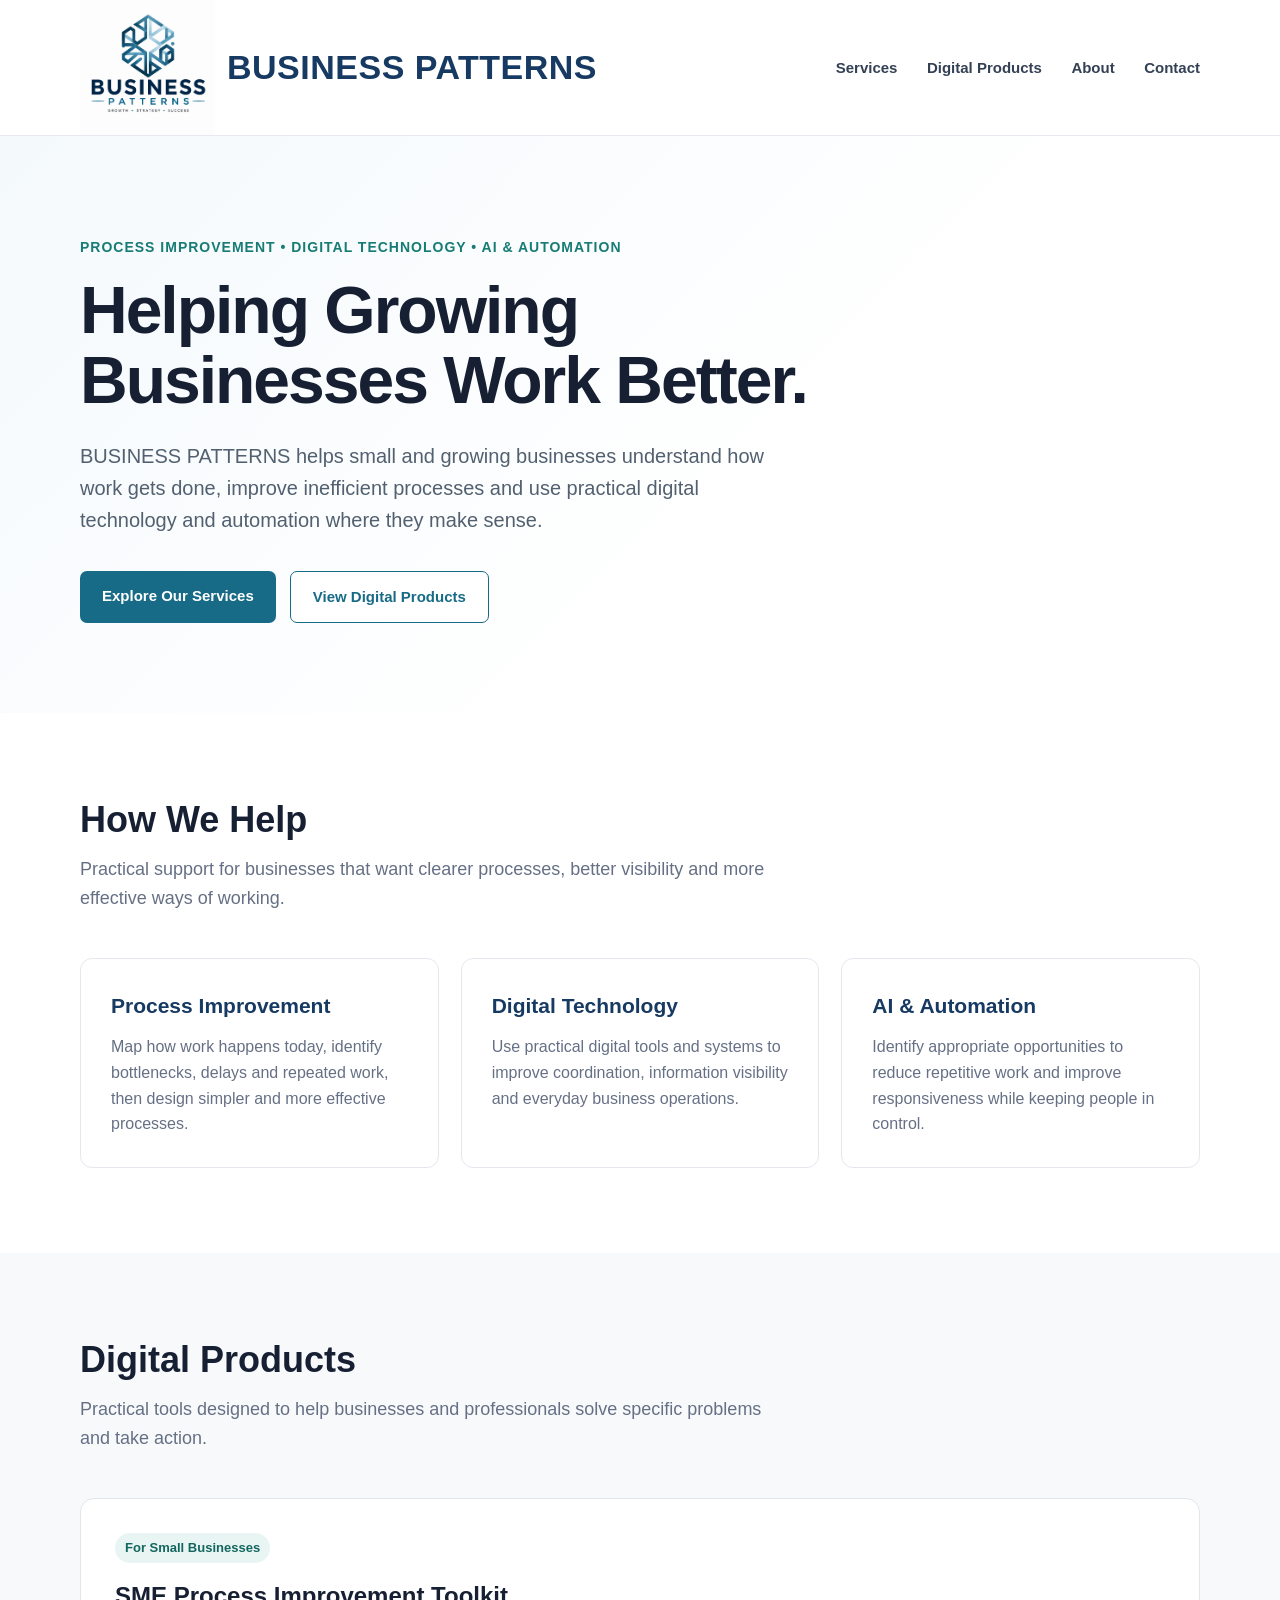
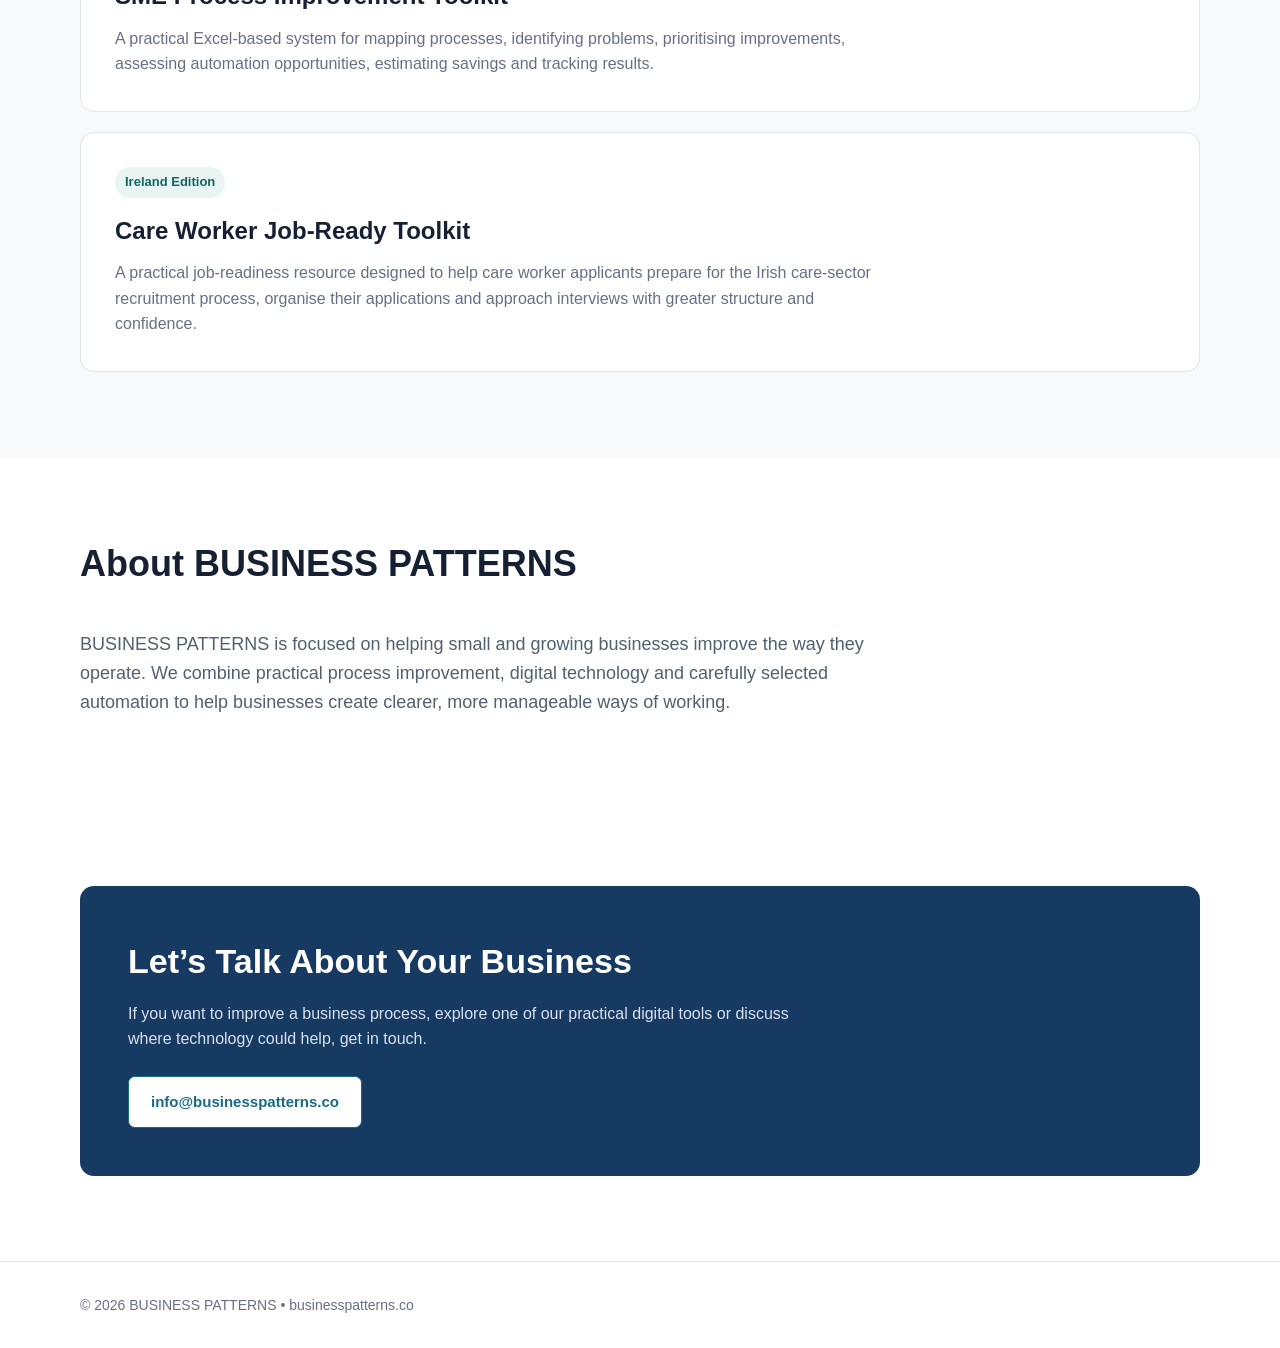
==== index.html @ dcbb36b5 "Reduce padding in hero section" ====
<!DOCTYPE html>
<html lang="en">
<head>
  <meta charset="UTF-8">
  <meta name="viewport" content="width=device-width, initial-scale=1.0">

  <title>BUSINESS PATTERNS | Process Improvement, Digital Technology & AI</title>

  <meta name="description" content="BUSINESS PATTERNS helps small and growing businesses improve processes, use practical digital technology and adopt appropriate AI and automation.">

  <style>
    * {
      box-sizing: border-box;
      margin: 0;
      padding: 0;
    }

    html {
      scroll-behavior: smooth;
    }

    body {
      font-family: Arial, Helvetica, sans-serif;
      color: #172033;
      background: #ffffff;
      line-height: 1.6;
    }

    .container {
      width: min(1120px, 88%);
      margin: auto;
    }

    header {
      background: #ffffff;
      border-bottom: 1px solid #e6eaf0;
      position: sticky;
      top: 0;
      z-index: 10;
    }

    .nav {
      min-height: 76px;
      display: flex;
      align-items: center;
      justify-content: space-between;
      gap: 30px;
    }

    .brand {
      display: flex;
      align-items: center;
      gap: 12px;
      font-size: 34px;
      font-weight: 800;
      letter-spacing: 0.5px;
      color: #173a63;
    }
      .brand img {
  height: 135px;
  width: auto;
  display: block;
} 
    nav a {
      color: #344054;
      text-decoration: none;
      margin-left: 25px;
      font-size: 15px;
      font-weight: 600;
    }

    nav a:hover {
      color: #176b87;
    }

    .hero {
      padding: 100px 0 90px;
      background: linear-gradient(135deg, #f4f9fc 0%, #ffffff 60%);
    }

    .eyebrow {
      color: #177c75;
      font-weight: 700;
      font-size: 14px;
      letter-spacing: 1px;
      text-transform: uppercase;
      margin-bottom: 18px;
    }

    h1 {
      max-width: 800px;
      font-size: clamp(42px, 6vw, 66px);
      line-height: 1.05;
      letter-spacing: -2px;
      margin-bottom: 25px;
      color: #172033;
    }

    .hero-text {
      max-width: 720px;
      color: #526070;
      font-size: 20px;
      margin-bottom: 35px;
    }

    .buttons {
      display: flex;
      gap: 14px;
      flex-wrap: wrap;
    }

    .btn {
      display: inline-block;
      padding: 13px 22px;
      border-radius: 7px;
      text-decoration: none;
      font-weight: 700;
      font-size: 15px;
    }

    .btn-primary {
      background: #176b87;
      color: white;
    }

    .btn-secondary {
      border: 1px solid #176b87;
      color: #176b87;
      background: white;
    }

    section {
      padding: 85px 0;
    }

    .section-light {
      background: #f7f9fb;
    }

    .section-heading {
      max-width: 700px;
      margin-bottom: 45px;
    }

    .section-heading h2 {
      font-size: 36px;
      line-height: 1.2;
      margin-bottom: 14px;
      color: #172033;
    }

    .section-heading p {
      color: #667085;
      font-size: 18px;
    }

    .grid {
      display: grid;
      grid-template-columns: repeat(3, 1fr);
      gap: 22px;
    }

    .card {
      border: 1px solid #e4e8ee;
      border-radius: 12px;
      padding: 30px;
      background: white;
    }

    .card h3 {
      margin-bottom: 12px;
      font-size: 21px;
      color: #173a63;
    }

    .card p {
      color: #667085;
    }

    .product {
      border: 1px solid #dfe6ec;
      border-radius: 14px;
      padding: 34px;
      background: white;
    }

    .product + .product {
      margin-top: 20px;
    }

    .product-label {
      display: inline-block;
      background: #e8f5f3;
      color: #14665f;
      font-size: 13px;
      font-weight: 700;
      padding: 5px 10px;
      border-radius: 20px;
      margin-bottom: 14px;
    }

    .product h3 {
      font-size: 24px;
      margin-bottom: 10px;
    }

    .product p {
      color: #667085;
      max-width: 780px;
    }

    .about-text {
      max-width: 800px;
      font-size: 18px;
      color: #526070;
    }

    .contact-box {
      background: #173a63;
      color: white;
      border-radius: 14px;
      padding: 48px;
    }

    .contact-box h2 {
      font-size: 34px;
      margin-bottom: 12px;
    }

    .contact-box p {
      color: #d8e2ec;
      max-width: 680px;
      margin-bottom: 24px;
    }

    .contact-box a {
      color: #176b87;
    }

    footer {
      border-top: 1px solid #e5e7eb;
      padding: 32px 0;
      color: #667085;
      font-size: 14px;
    }

    @media (max-width: 800px) { 
      .brand {
    font-size: 22px;
    gap: 8px;
}

.brand img {
    height: 80px;
}
      nav {
        display: none;
      }

      .grid {
        grid-template-columns: 1fr;
      }

      .hero {
    padding: 45px 0 35px;
      }

      section {
       padding: 45px 0;
      }

      .contact-box {
        padding: 32px 25px;
      }
    }
  </style>
</head>

<body>

<header>
  <div class="container nav">
    <div class="brand"><img src="Business patterns Logo.png" alt="BUSINESS PATTERNS"><span>BUSINESS PATTERNS</span></div>

    <nav>
      <a href="#services">Services</a>
      <a href="#products">Digital Products</a>
      <a href="#about">About</a>
      <a href="#contact">Contact</a>
    </nav>
  </div>
</header>

<main>

  <section class="hero">
    <div class="container">
      <div class="eyebrow">Process Improvement • Digital Technology • AI & Automation</div>

      <h1>Helping Growing Businesses Work Better.</h1>

      <p class="hero-text">
        BUSINESS PATTERNS helps small and growing businesses understand how work
        gets done, improve inefficient processes and use practical digital
        technology and automation where they make sense.
      </p>

      <div class="buttons">
        <a class="btn btn-primary" href="#services">Explore Our Services</a>
        <a class="btn btn-secondary" href="#products">View Digital Products</a>
      </div>
    </div>
  </section>

  <section id="services">
    <div class="container">

      <div class="section-heading">
        <h2>How We Help</h2>
        <p>
          Practical support for businesses that want clearer processes,
          better visibility and more effective ways of working.
        </p>
      </div>

      <div class="grid">

        <div class="card">
          <h3>Process Improvement</h3>
          <p>
            Map how work happens today, identify bottlenecks, delays and
            repeated work, then design simpler and more effective processes.
          </p>
        </div>

        <div class="card">
          <h3>Digital Technology</h3>
          <p>
            Use practical digital tools and systems to improve coordination,
            information visibility and everyday business operations.
          </p>
        </div>

        <div class="card">
          <h3>AI & Automation</h3>
          <p>
            Identify appropriate opportunities to reduce repetitive work and
            improve responsiveness while keeping people in control.
          </p>
        </div>

      </div>
    </div>
  </section>

  <section id="products" class="section-light">
    <div class="container">

      <div class="section-heading">
        <h2>Digital Products</h2>
        <p>
          Practical tools designed to help businesses and professionals solve
          specific problems and take action.
        </p>
      </div>

      <div class="product">
        <span class="product-label">For Small Businesses</span>
        <h3>SME Process Improvement Toolkit</h3>
        <p>
          A practical Excel-based system for mapping processes, identifying
          problems, prioritising improvements, assessing automation
          opportunities, estimating savings and tracking results.
        </p>
        
      </div>

      <div class="product">
        <span class="product-label">Ireland Edition</span>
        <h3>Care Worker Job-Ready Toolkit</h3>
        <p>
          A practical job-readiness resource designed to help care worker
          applicants prepare for the Irish care-sector recruitment process,
          organise their applications and approach interviews with greater
          structure and confidence.
        </p>
      </div>

    </div>
  </section>

  <section id="about">
    <div class="container">

      <div class="section-heading">
        <h2>About BUSINESS PATTERNS</h2>
      </div>

      <p class="about-text">
        BUSINESS PATTERNS is focused on helping small and growing businesses
        improve the way they operate. We combine practical process improvement,
        digital technology and carefully selected automation to help businesses
        create clearer, more manageable ways of working.
      </p>

    </div>
  </section>

  <section id="contact">
    <div class="container">

      <div class="contact-box">
        <h2>Let’s Talk About Your Business</h2>

        <p>
          If you want to improve a business process, explore one of our
          practical digital tools or discuss where technology could help,
          get in touch.
        </p>

        <a class="btn btn-secondary" href="mailto:info@businesspatterns.co">
          info@businesspatterns.co
        </a>
      </div>

    </div>
  </section>

</main>

<footer>
  <div class="container">
    © 2026 BUSINESS PATTERNS • businesspatterns.co
  </div>
</footer>

</body>
</html>
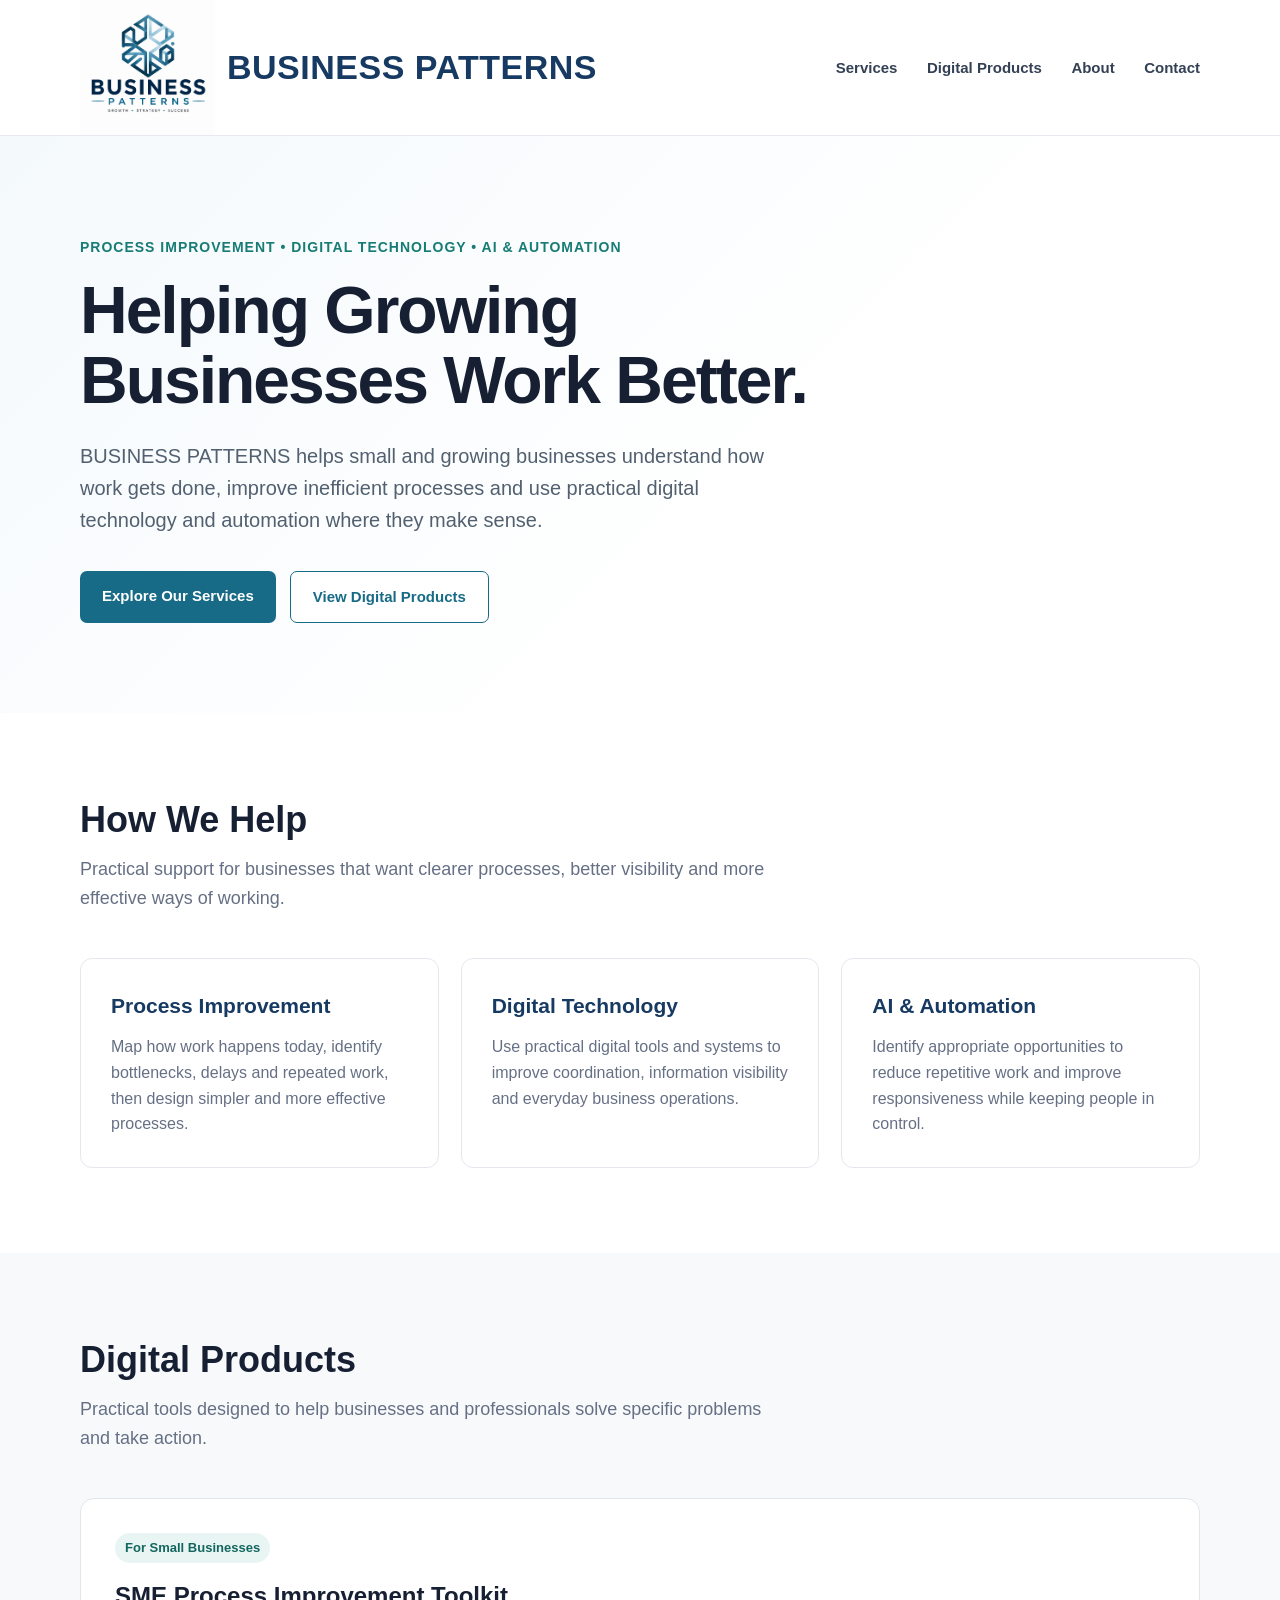
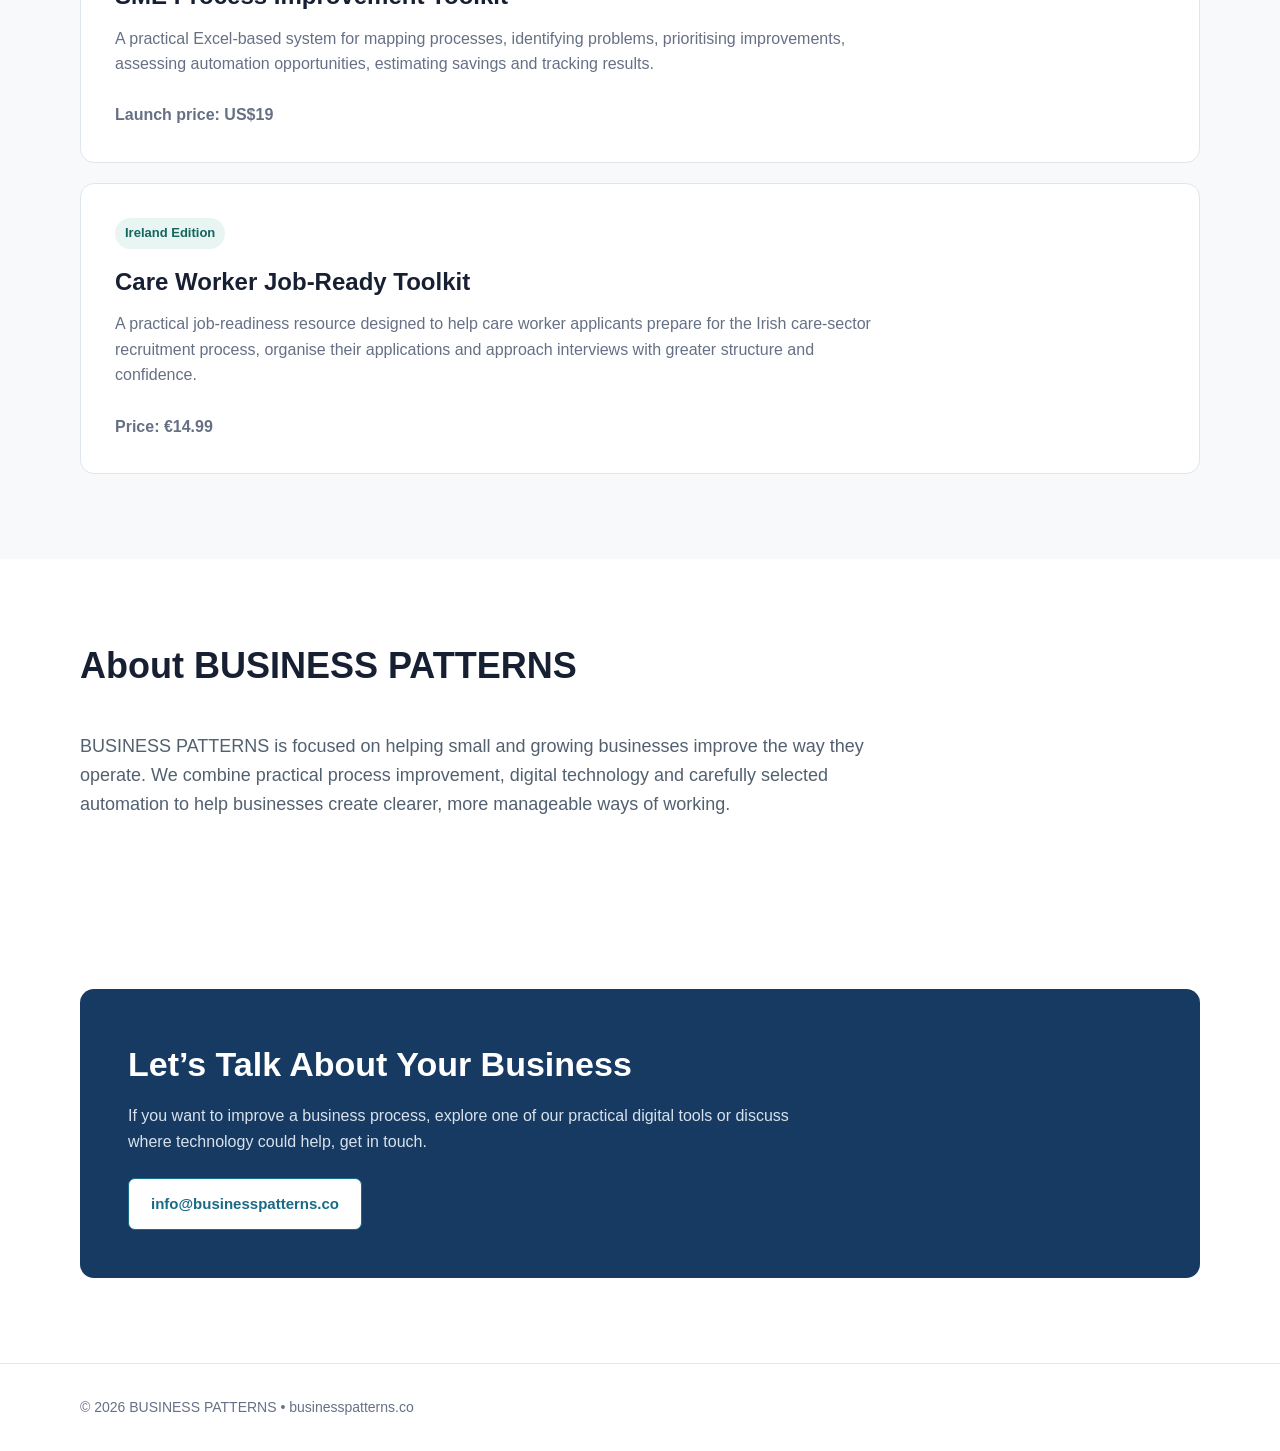
==== commit 9b84d156: "Add pricing to digital products" ====
--- a/index.html
+++ b/index.html
@@ -371,6 +371,7 @@
           A practical Excel-based system for mapping processes, identifying
           problems, prioritising improvements, assessing automation
           opportunities, estimating savings and tracking results.
+          <br><br><strong>Launch price: US$19</strong>
         </p>
         
       </div>
@@ -383,6 +384,7 @@
           applicants prepare for the Irish care-sector recruitment process,
           organise their applications and approach interviews with greater
           structure and confidence.
+          <br><br><strong>Price: €14.99</strong>
         </p>
       </div>
 
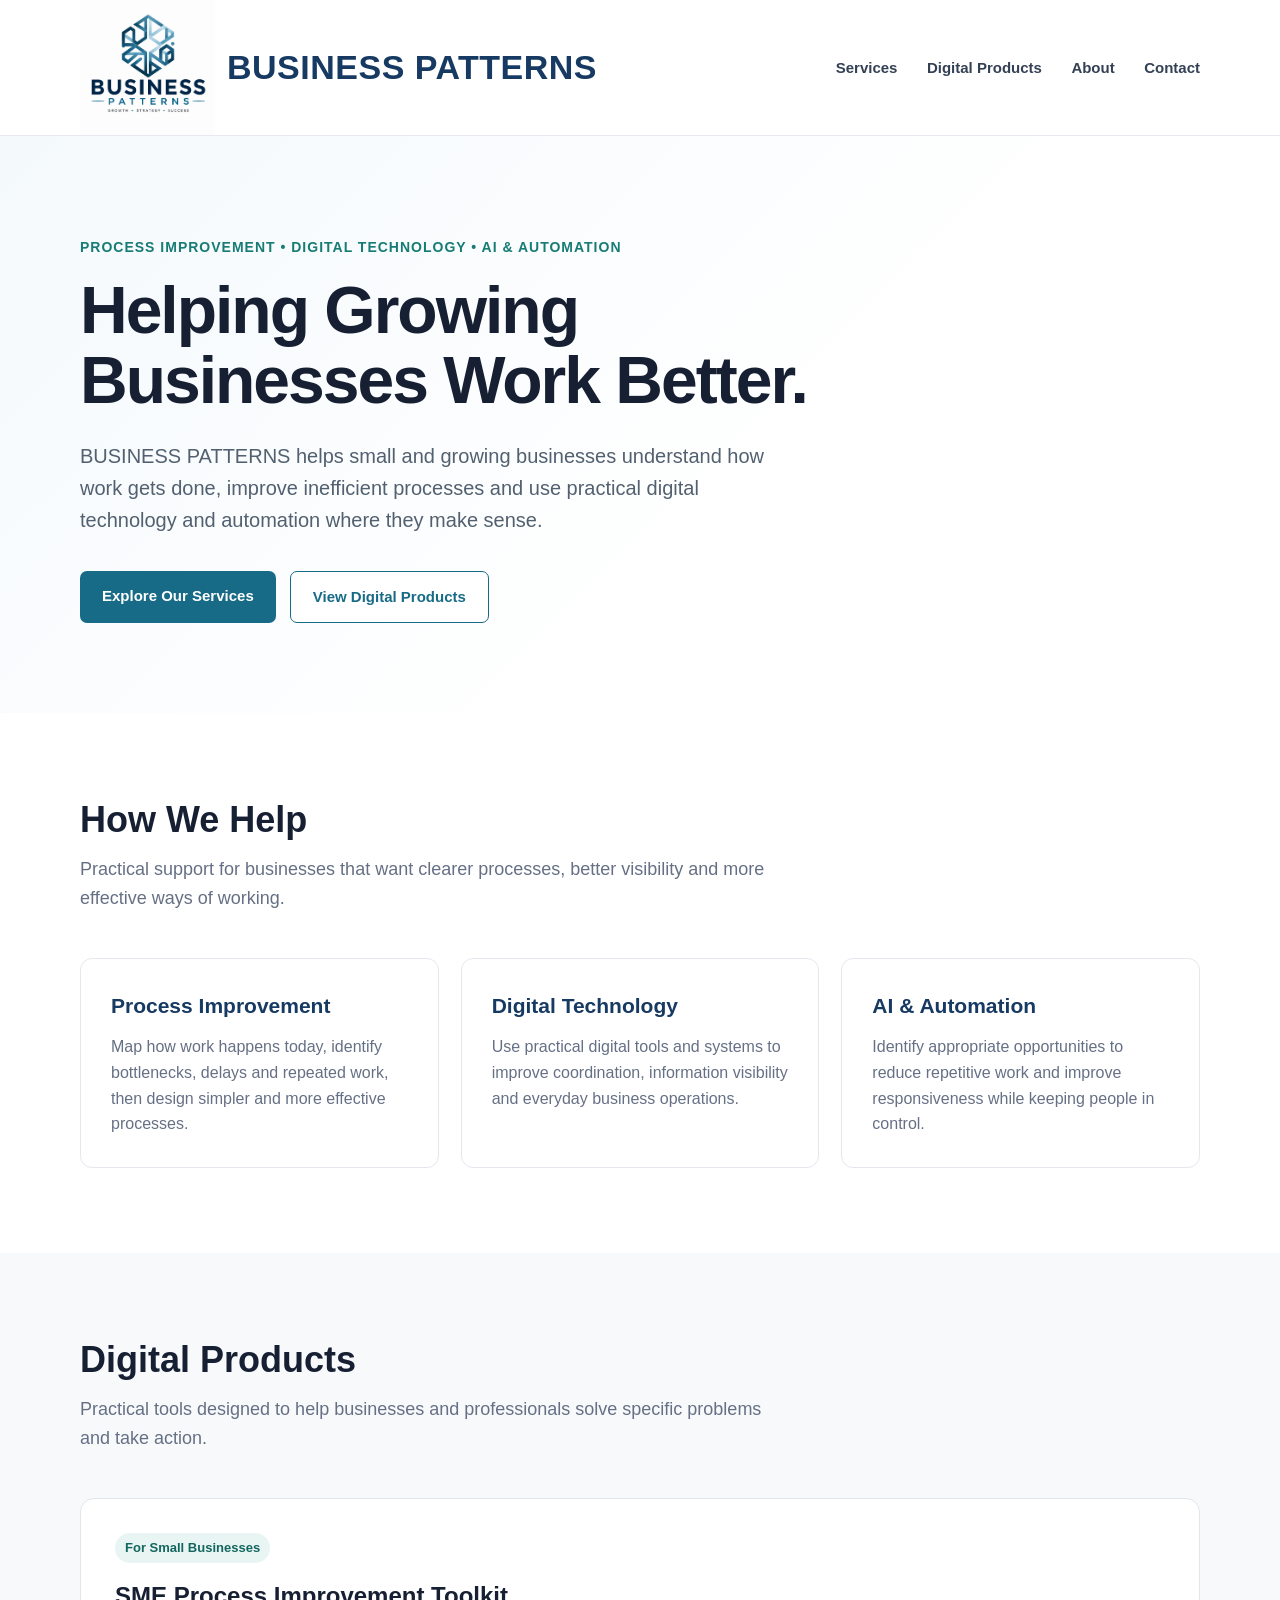
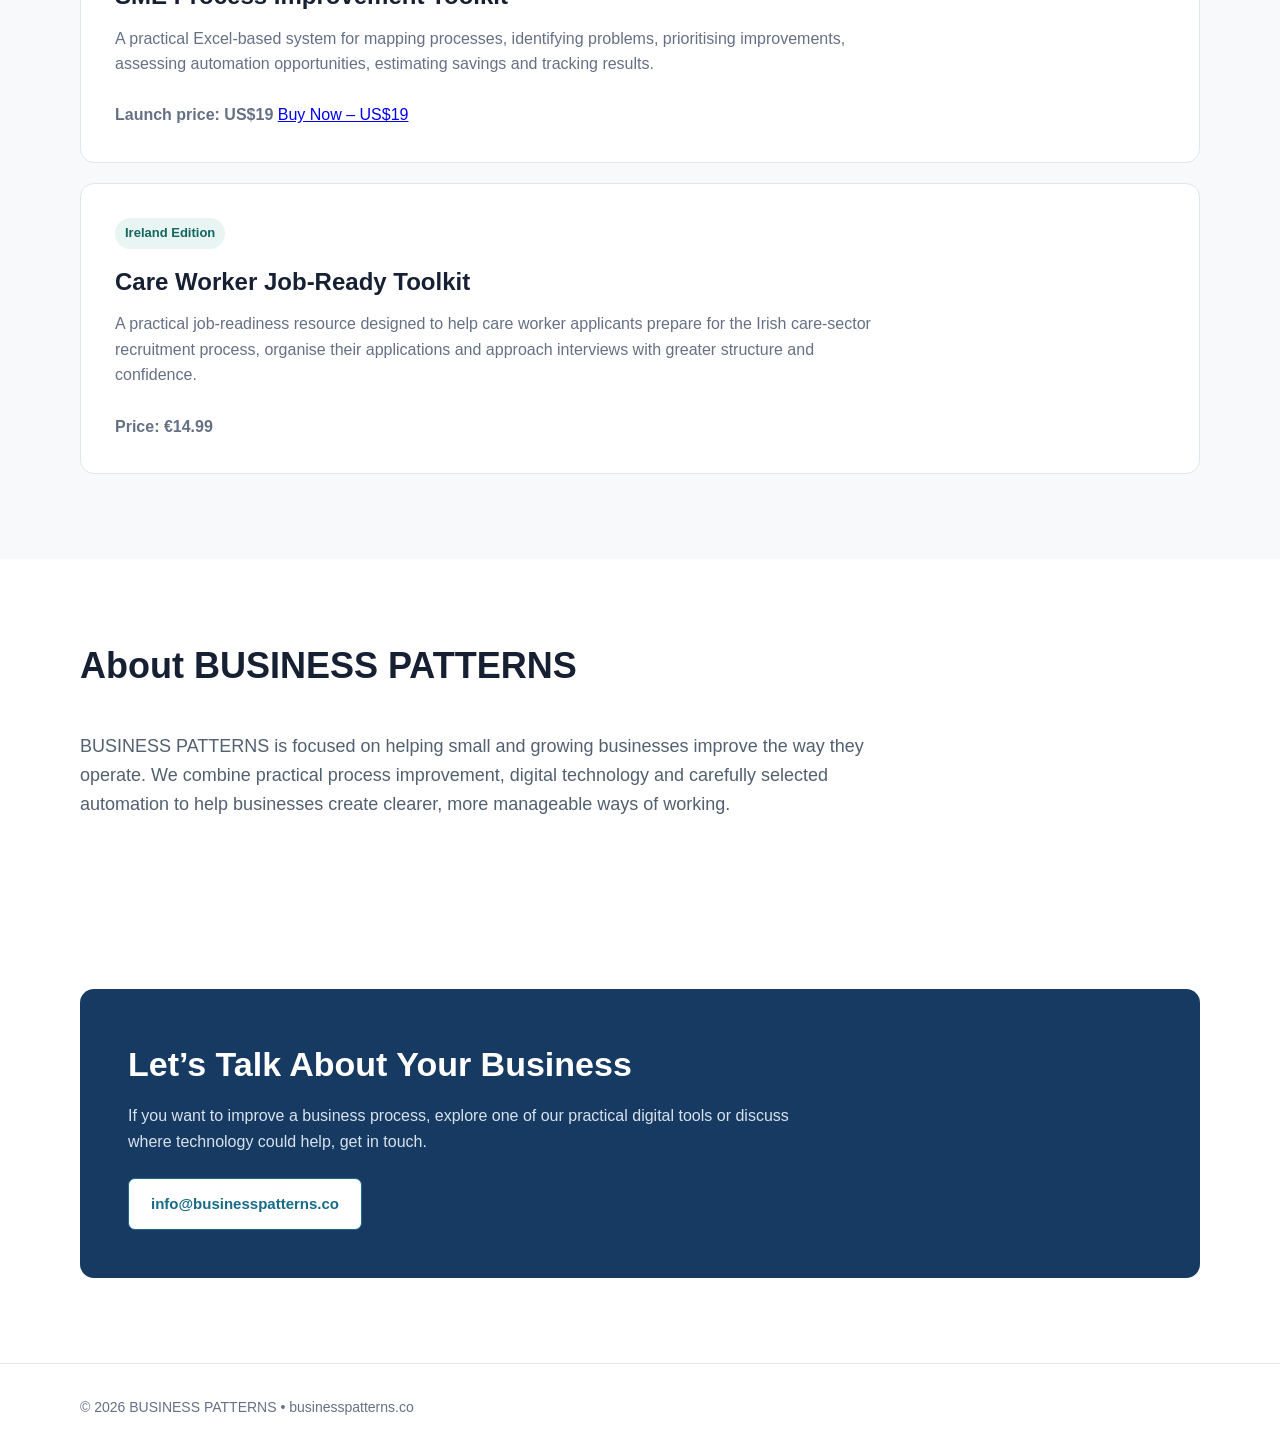
==== commit f2380f26: "Add 'Buy Now' link to index.html" ====
--- a/index.html
+++ b/index.html
@@ -372,6 +372,7 @@
           problems, prioritising improvements, assessing automation
           opportunities, estimating savings and tracking results.
           <br><br><strong>Launch price: US$19</strong>
+          <a href="https://selar.com/6j9ouug4w0?currency=USD" target="_blank">Buy Now – US$19</a>
         </p>
         
       </div>
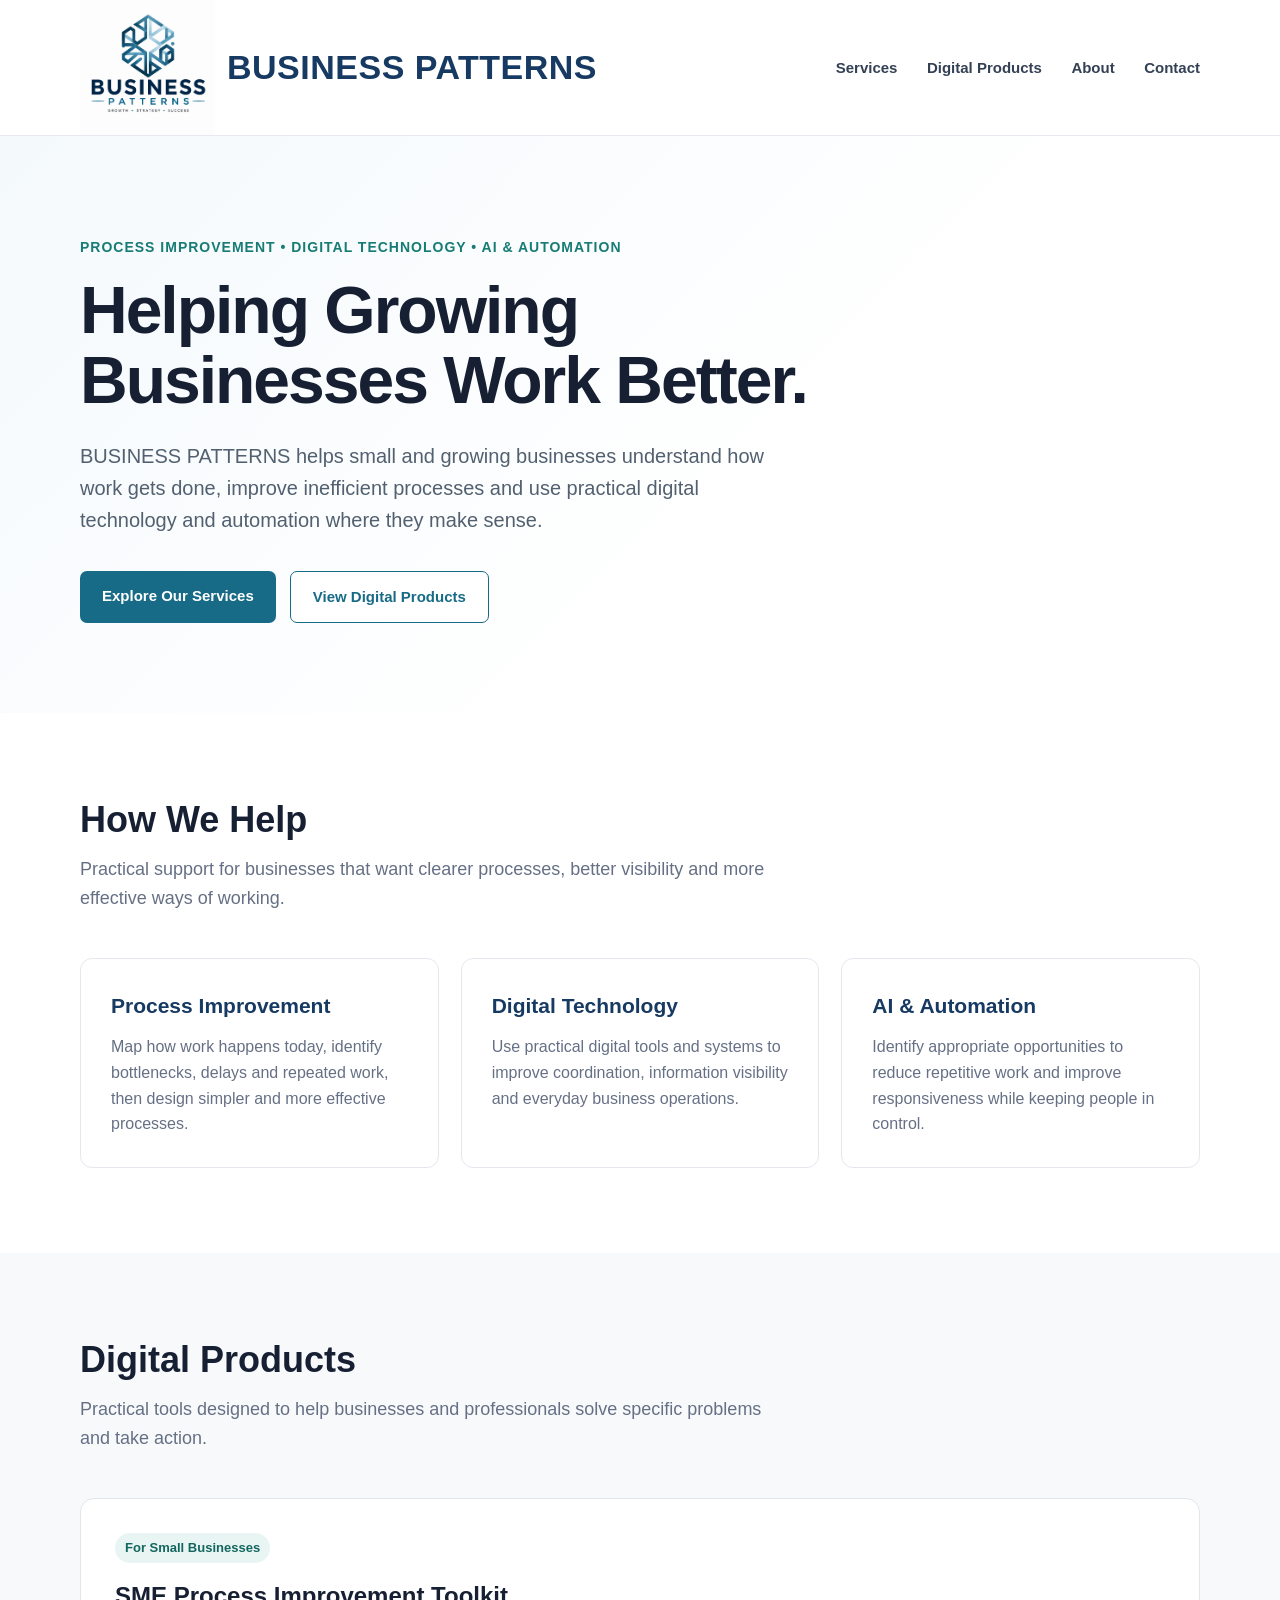
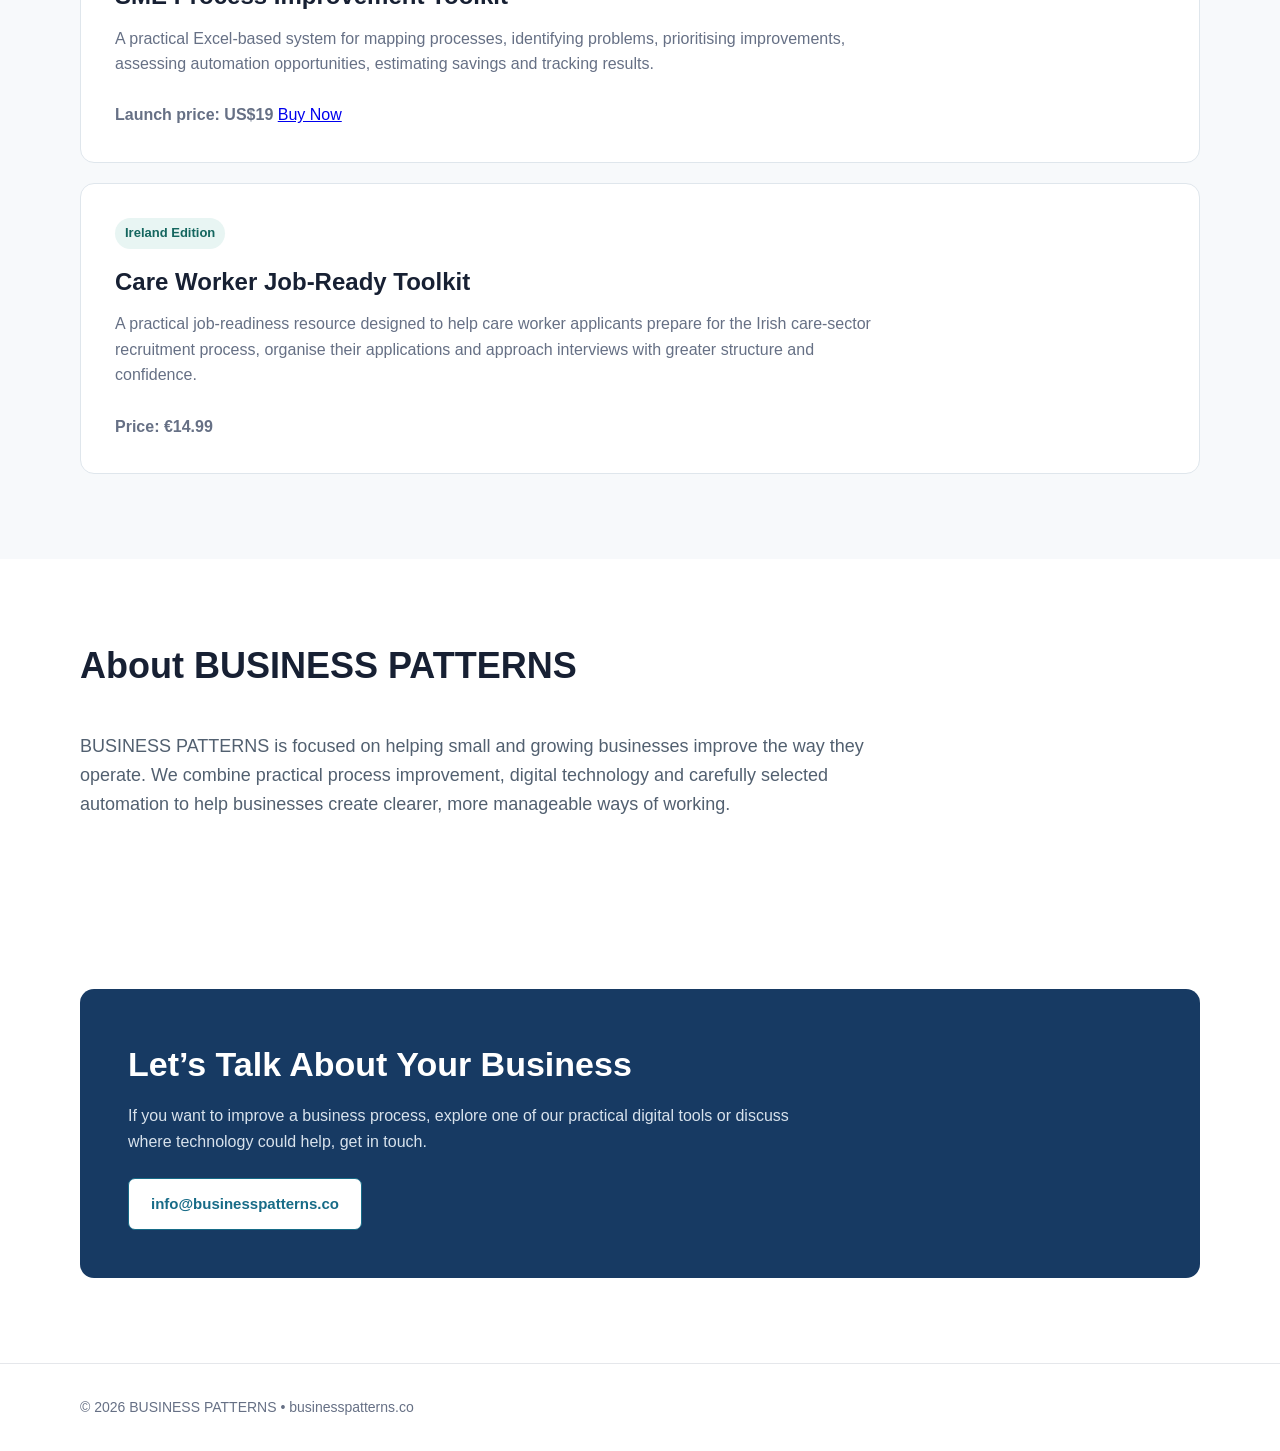
==== commit 004dd266: "Update 'Buy Now' link text in index.html Removed the price from the 'Buy Now' link text in index.htm" ====
--- a/index.html
+++ b/index.html
@@ -372,7 +372,7 @@
           problems, prioritising improvements, assessing automation
           opportunities, estimating savings and tracking results.
           <br><br><strong>Launch price: US$19</strong>
-          <a href="https://selar.com/6j9ouug4w0?currency=USD" target="_blank">Buy Now – US$19</a>
+         <a href="https://selar.com/6j9ouug4w0?currency=USD" target="_blank">Buy Now</a>
         </p>
         
       </div>
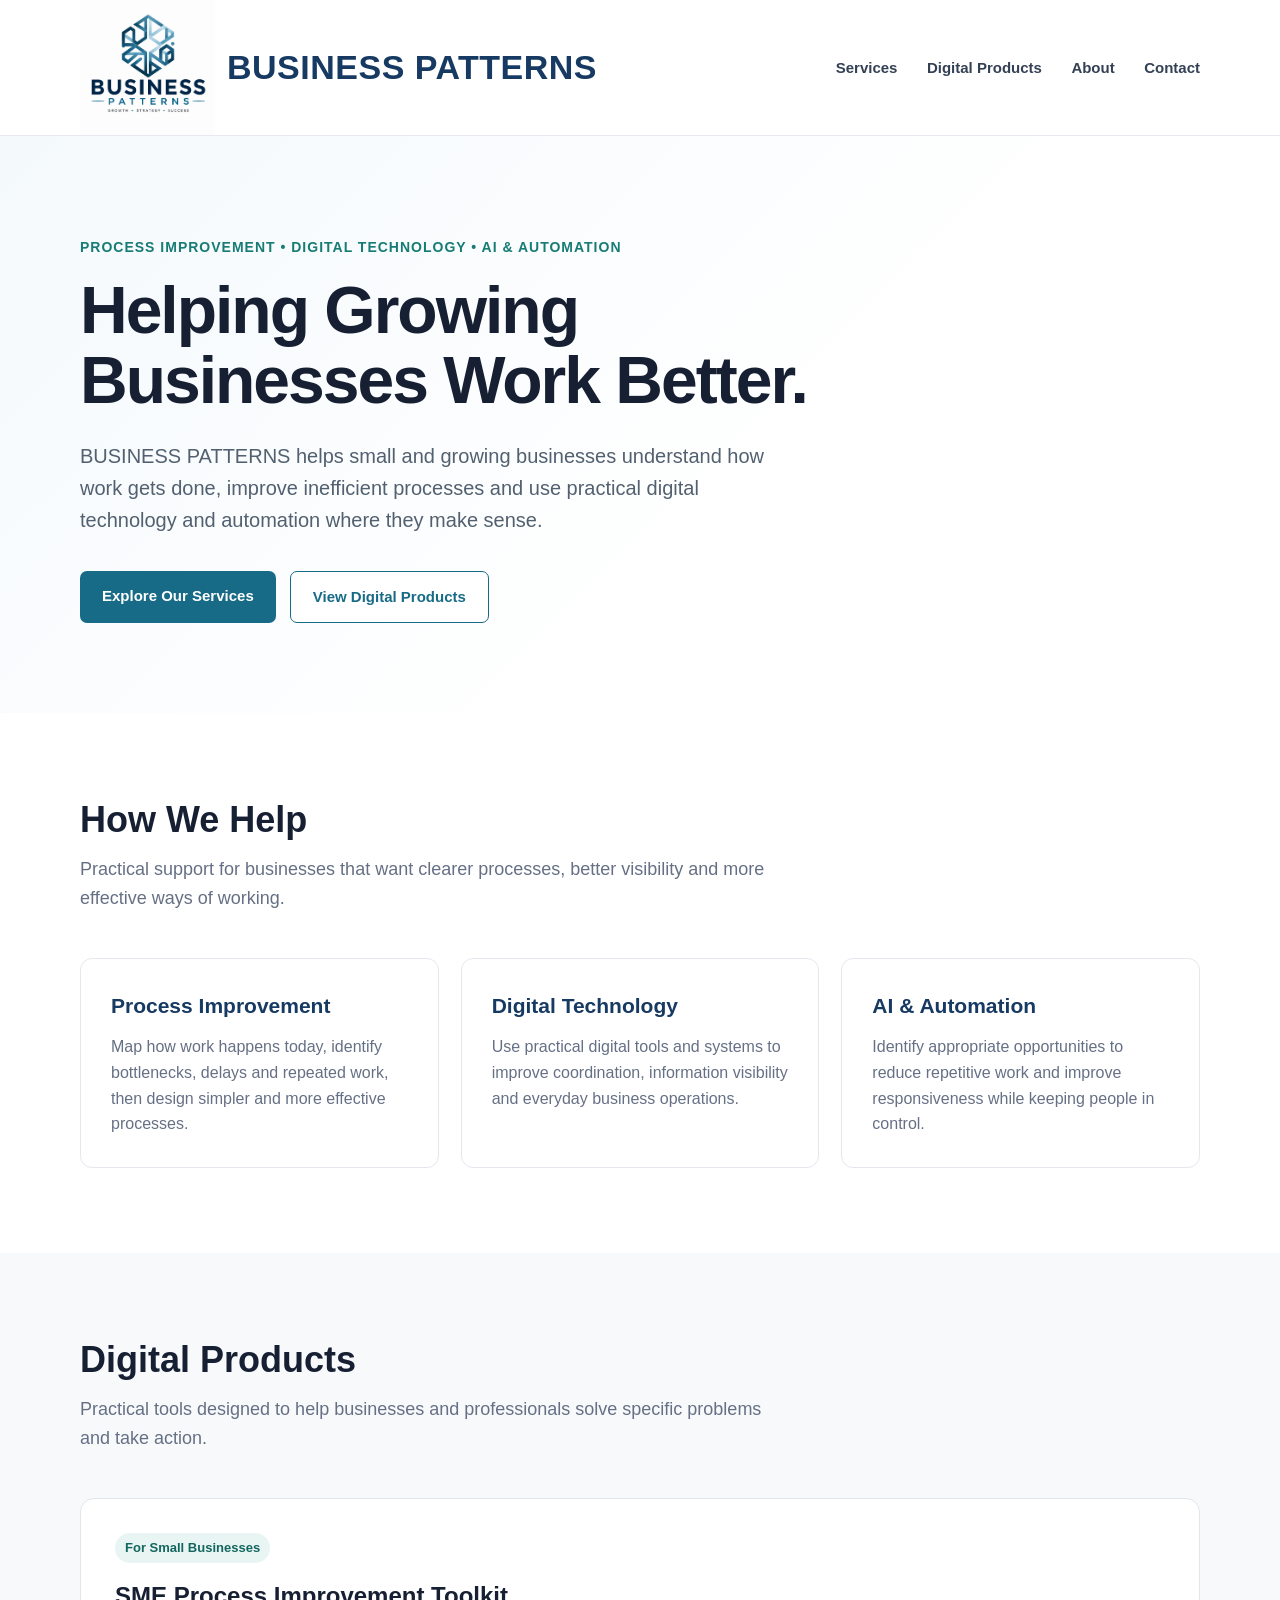
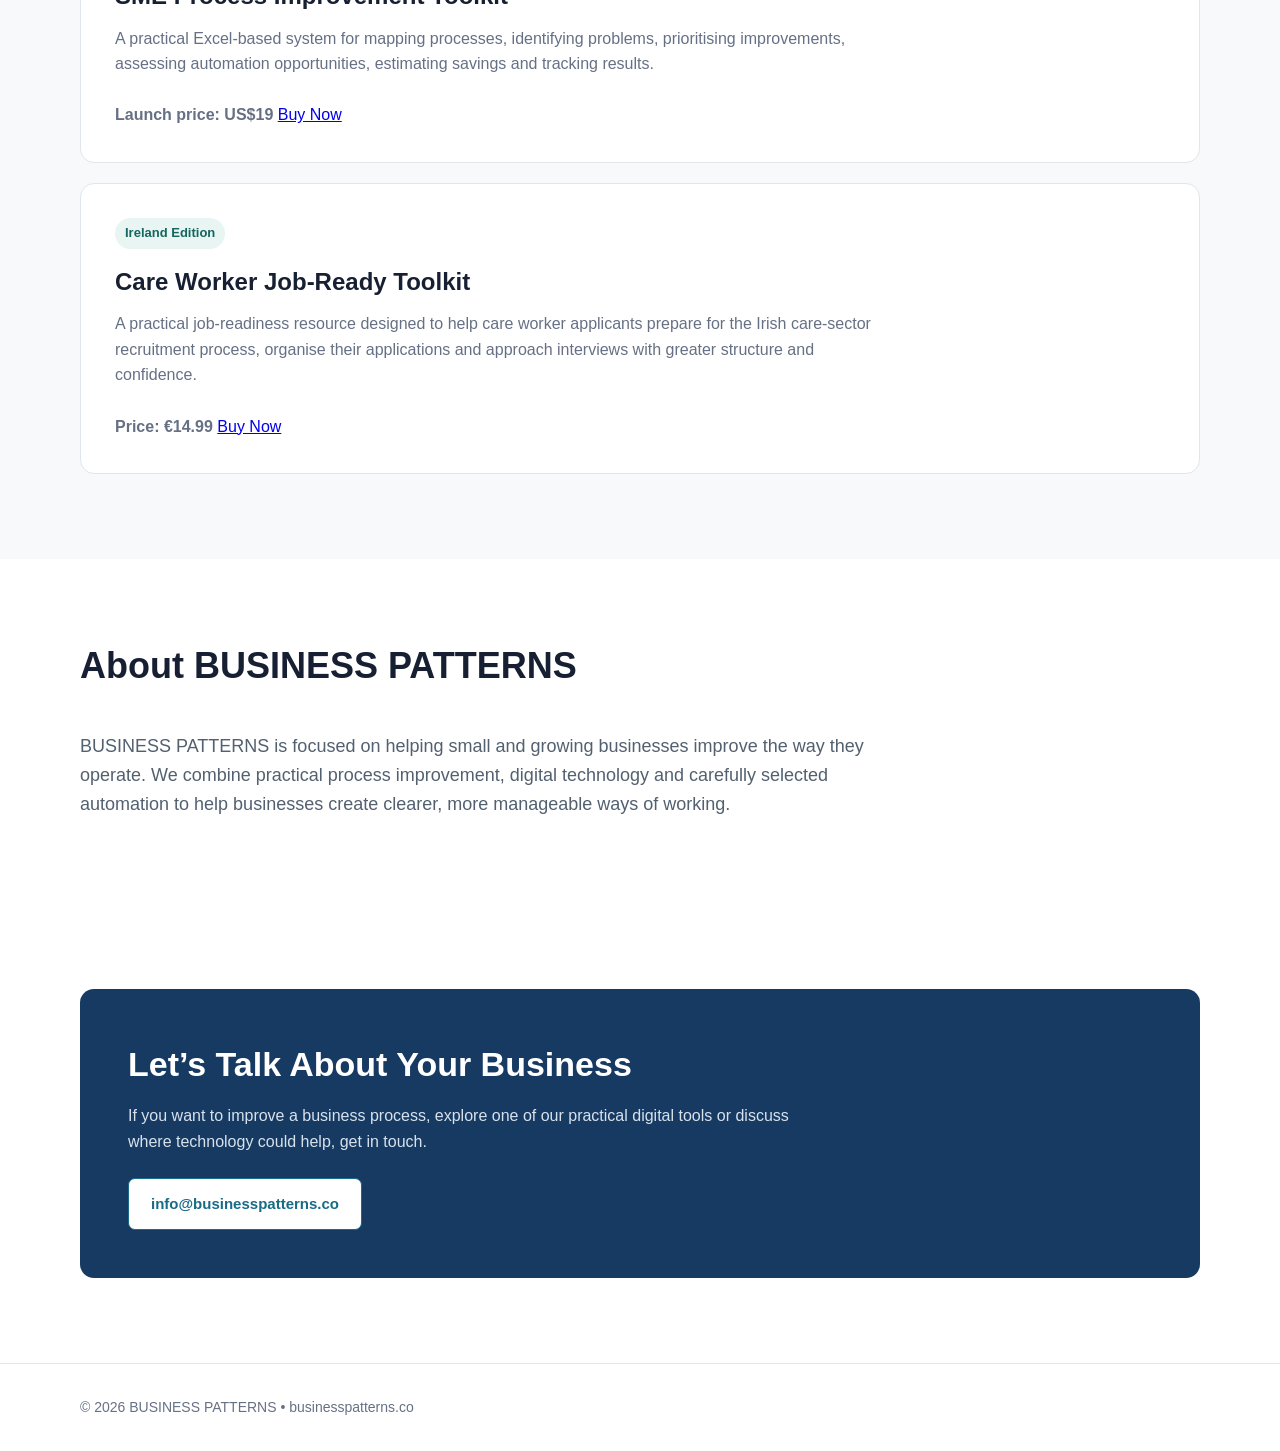
==== commit 54e1a8ec: "Add DP-002 checkout link" ====
--- a/index.html
+++ b/index.html
@@ -385,7 +385,7 @@
           applicants prepare for the Irish care-sector recruitment process,
           organise their applications and approach interviews with greater
           structure and confidence.
-          <br><br><strong>Price: €14.99</strong>
+          <br><br><strong>Price: €14.99</strong> <a href="https://businesspatterns-ireland.lemonsqueezy.com/checkout/buy/f2ee8a1d-b69e-4ac4-b7cc-bdcdd5c4b7bd">Buy Now</a>
         </p>
       </div>
 
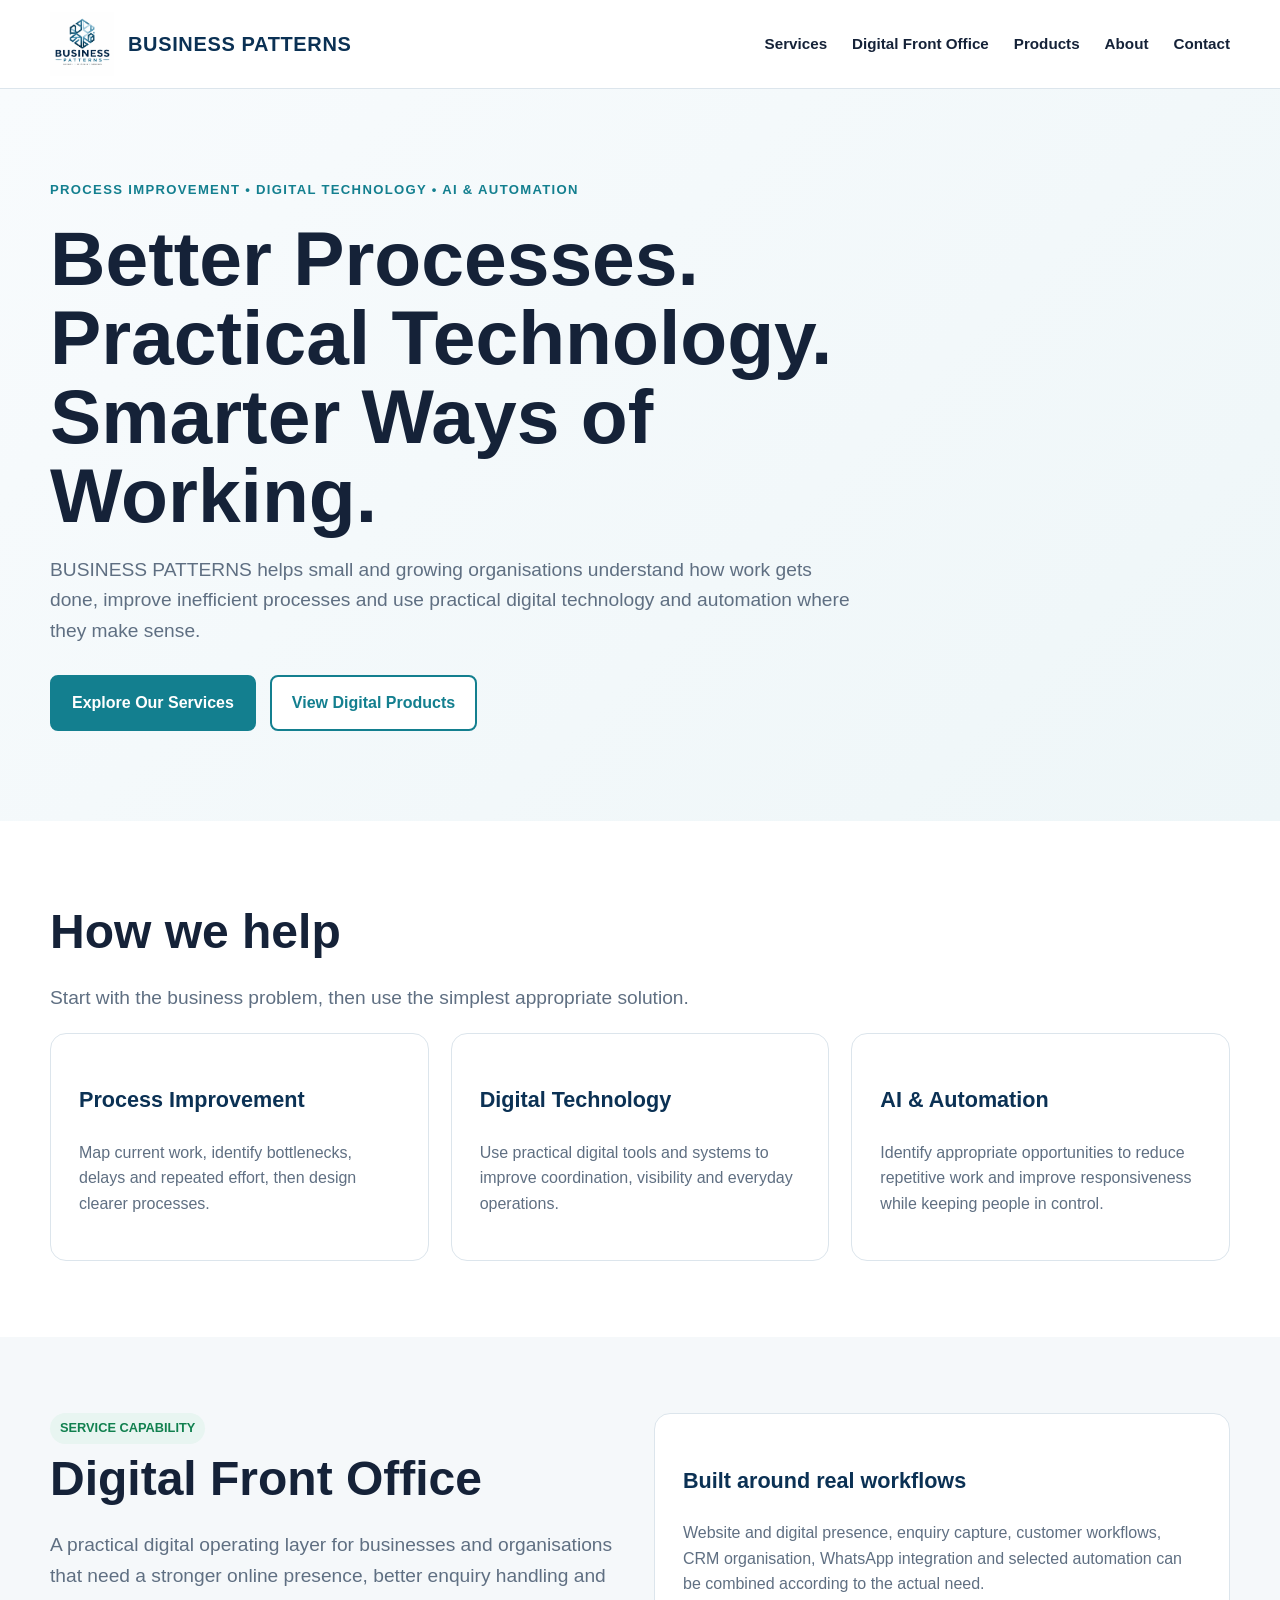
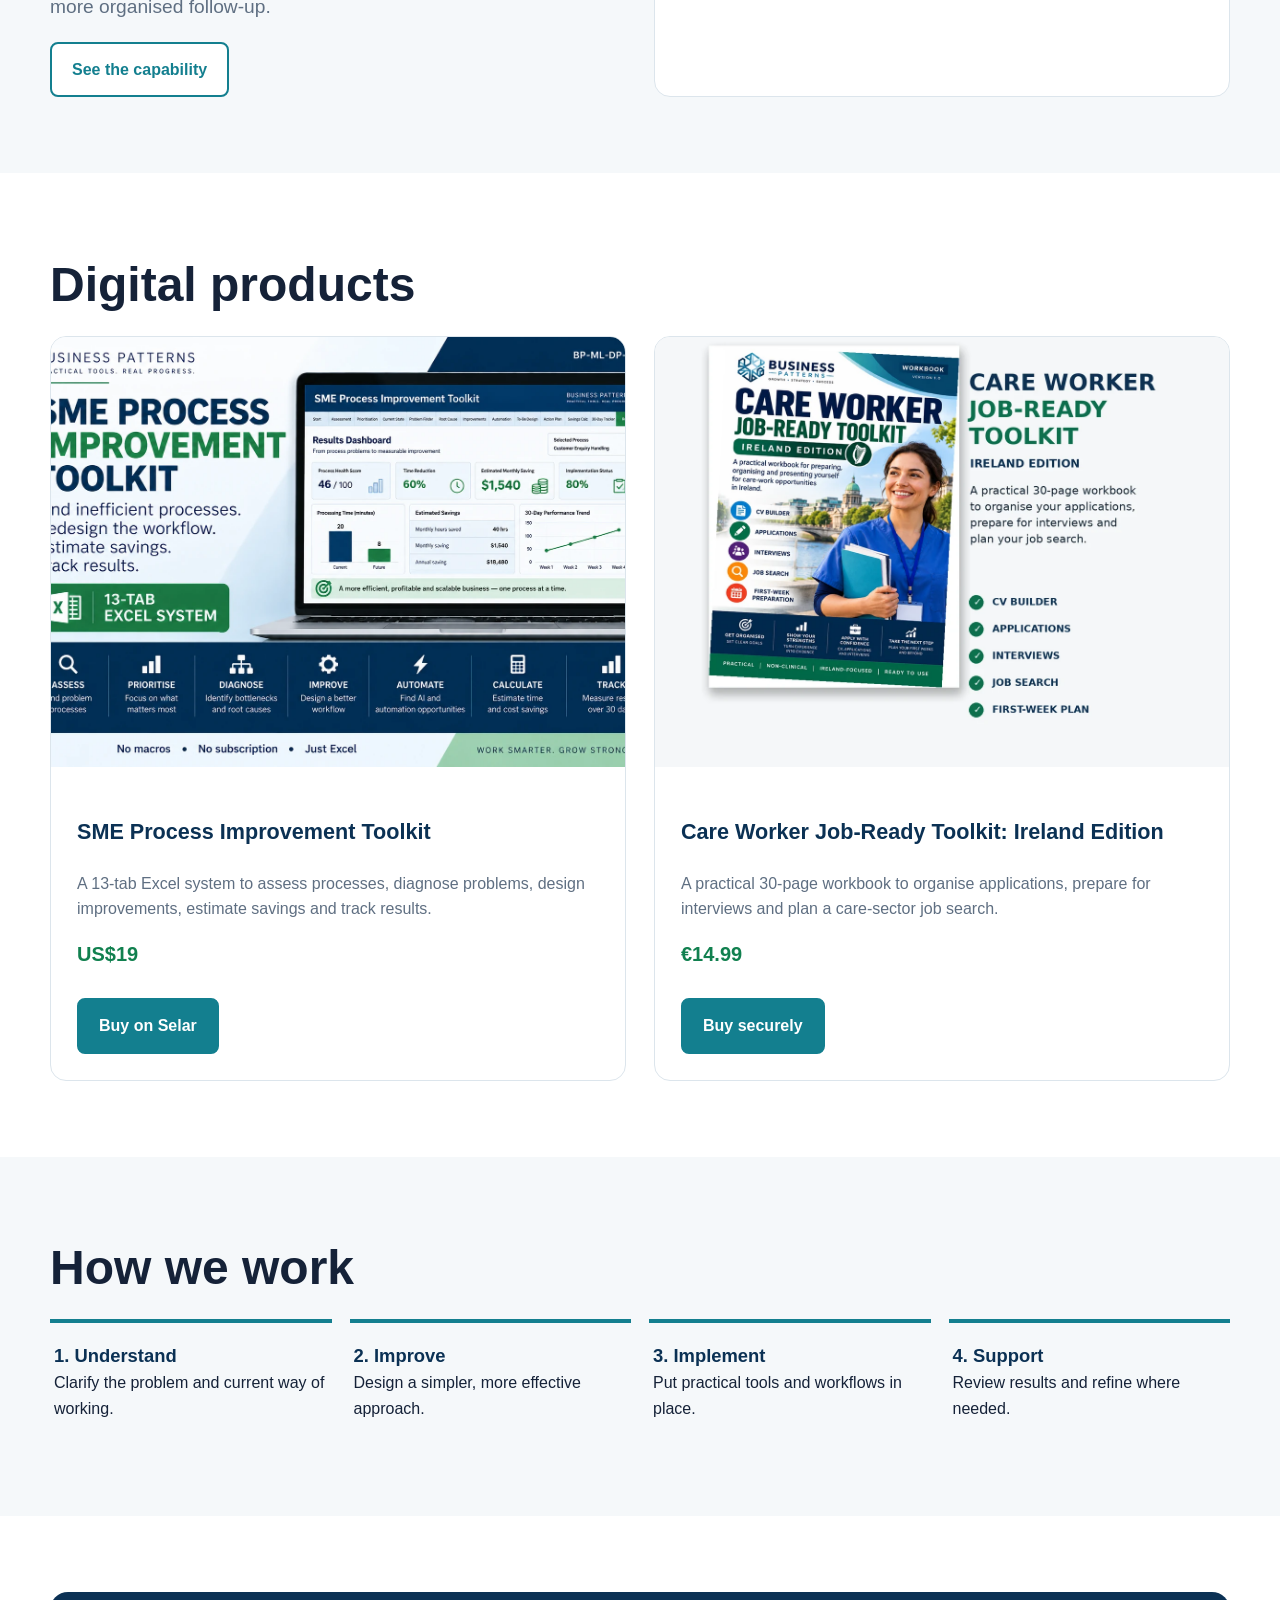
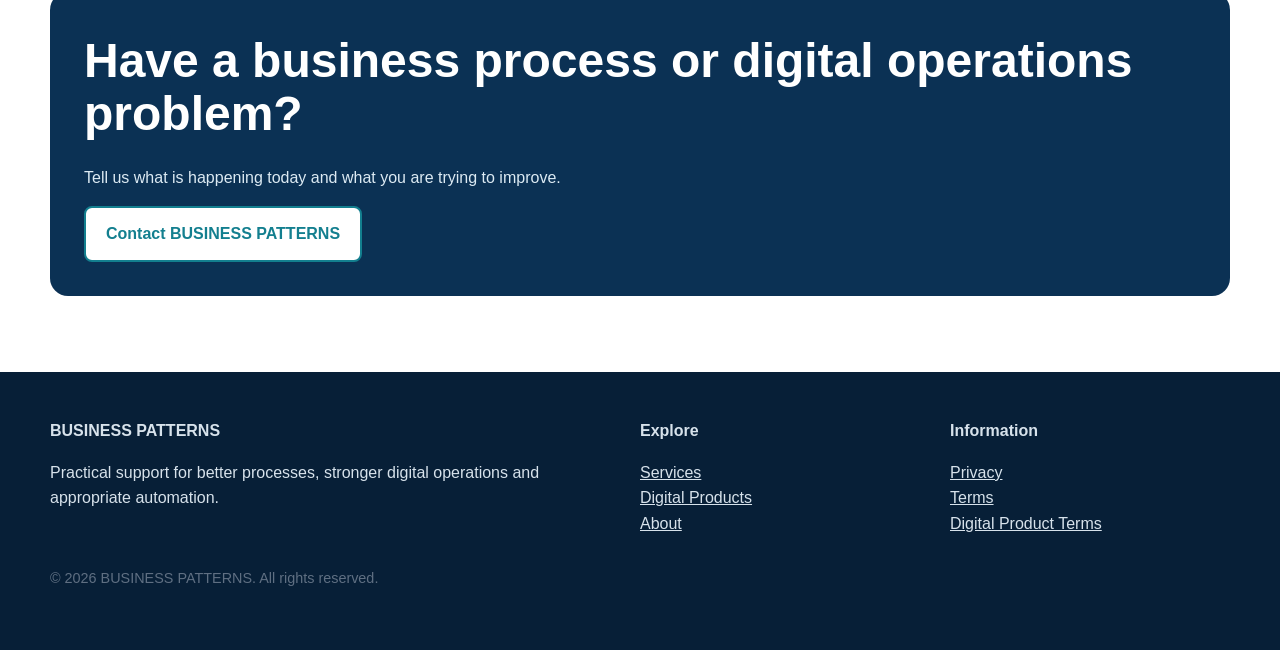
==== commit 26cd6a4b: "Deploy BUSINESS PATTERNS Website v2" ====
--- a/index.html
+++ b/index.html
@@ -1,441 +1,32 @@
-<!DOCTYPE html>
-<html lang="en">
-<head>
-  <meta charset="UTF-8">
-  <meta name="viewport" content="width=device-width, initial-scale=1.0">
-
-  <title>BUSINESS PATTERNS | Process Improvement, Digital Technology & AI</title>
-
-  <meta name="description" content="BUSINESS PATTERNS helps small and growing businesses improve processes, use practical digital technology and adopt appropriate AI and automation.">
-
-  <style>
-    * {
-      box-sizing: border-box;
-      margin: 0;
-      padding: 0;
-    }
-
-    html {
-      scroll-behavior: smooth;
-    }
-
-    body {
-      font-family: Arial, Helvetica, sans-serif;
-      color: #172033;
-      background: #ffffff;
-      line-height: 1.6;
-    }
-
-    .container {
-      width: min(1120px, 88%);
-      margin: auto;
-    }
-
-    header {
-      background: #ffffff;
-      border-bottom: 1px solid #e6eaf0;
-      position: sticky;
-      top: 0;
-      z-index: 10;
-    }
-
-    .nav {
-      min-height: 76px;
-      display: flex;
-      align-items: center;
-      justify-content: space-between;
-      gap: 30px;
-    }
-
-    .brand {
-      display: flex;
-      align-items: center;
-      gap: 12px;
-      font-size: 34px;
-      font-weight: 800;
-      letter-spacing: 0.5px;
-      color: #173a63;
-    }
-      .brand img {
-  height: 135px;
-  width: auto;
-  display: block;
-} 
-    nav a {
-      color: #344054;
-      text-decoration: none;
-      margin-left: 25px;
-      font-size: 15px;
-      font-weight: 600;
-    }
-
-    nav a:hover {
-      color: #176b87;
-    }
-
-    .hero {
-      padding: 100px 0 90px;
-      background: linear-gradient(135deg, #f4f9fc 0%, #ffffff 60%);
-    }
-
-    .eyebrow {
-      color: #177c75;
-      font-weight: 700;
-      font-size: 14px;
-      letter-spacing: 1px;
-      text-transform: uppercase;
-      margin-bottom: 18px;
-    }
-
-    h1 {
-      max-width: 800px;
-      font-size: clamp(42px, 6vw, 66px);
-      line-height: 1.05;
-      letter-spacing: -2px;
-      margin-bottom: 25px;
-      color: #172033;
-    }
-
-    .hero-text {
-      max-width: 720px;
-      color: #526070;
-      font-size: 20px;
-      margin-bottom: 35px;
-    }
-
-    .buttons {
-      display: flex;
-      gap: 14px;
-      flex-wrap: wrap;
-    }
-
-    .btn {
-      display: inline-block;
-      padding: 13px 22px;
-      border-radius: 7px;
-      text-decoration: none;
-      font-weight: 700;
-      font-size: 15px;
-    }
-
-    .btn-primary {
-      background: #176b87;
-      color: white;
-    }
-
-    .btn-secondary {
-      border: 1px solid #176b87;
-      color: #176b87;
-      background: white;
-    }
-
-    section {
-      padding: 85px 0;
-    }
-
-    .section-light {
-      background: #f7f9fb;
-    }
-
-    .section-heading {
-      max-width: 700px;
-      margin-bottom: 45px;
-    }
-
-    .section-heading h2 {
-      font-size: 36px;
-      line-height: 1.2;
-      margin-bottom: 14px;
-      color: #172033;
-    }
-
-    .section-heading p {
-      color: #667085;
-      font-size: 18px;
-    }
-
-    .grid {
-      display: grid;
-      grid-template-columns: repeat(3, 1fr);
-      gap: 22px;
-    }
-
-    .card {
-      border: 1px solid #e4e8ee;
-      border-radius: 12px;
-      padding: 30px;
-      background: white;
-    }
-
-    .card h3 {
-      margin-bottom: 12px;
-      font-size: 21px;
-      color: #173a63;
-    }
-
-    .card p {
-      color: #667085;
-    }
-
-    .product {
-      border: 1px solid #dfe6ec;
-      border-radius: 14px;
-      padding: 34px;
-      background: white;
-    }
-
-    .product + .product {
-      margin-top: 20px;
-    }
-
-    .product-label {
-      display: inline-block;
-      background: #e8f5f3;
-      color: #14665f;
-      font-size: 13px;
-      font-weight: 700;
-      padding: 5px 10px;
-      border-radius: 20px;
-      margin-bottom: 14px;
-    }
-
-    .product h3 {
-      font-size: 24px;
-      margin-bottom: 10px;
-    }
-
-    .product p {
-      color: #667085;
-      max-width: 780px;
-    }
-
-    .about-text {
-      max-width: 800px;
-      font-size: 18px;
-      color: #526070;
-    }
-
-    .contact-box {
-      background: #173a63;
-      color: white;
-      border-radius: 14px;
-      padding: 48px;
-    }
-
-    .contact-box h2 {
-      font-size: 34px;
-      margin-bottom: 12px;
-    }
-
-    .contact-box p {
-      color: #d8e2ec;
-      max-width: 680px;
-      margin-bottom: 24px;
-    }
-
-    .contact-box a {
-      color: #176b87;
-    }
-
-    footer {
-      border-top: 1px solid #e5e7eb;
-      padding: 32px 0;
-      color: #667085;
-      font-size: 14px;
-    }
-
-    @media (max-width: 800px) { 
-      .brand {
-    font-size: 22px;
-    gap: 8px;
-}
-
-.brand img {
-    height: 80px;
-}
-      nav {
-        display: none;
-      }
-
-      .grid {
-        grid-template-columns: 1fr;
-      }
-
-      .hero {
-    padding: 45px 0 35px;
-      }
-
-      section {
-       padding: 45px 0;
-      }
-
-      .contact-box {
-        padding: 32px 25px;
-      }
-    }
-  </style>
-</head>
-
-<body>
-
-<header>
-  <div class="container nav">
-    <div class="brand"><img src="Business patterns Logo.png" alt="BUSINESS PATTERNS"><span>BUSINESS PATTERNS</span></div>
-
-    <nav>
-      <a href="#services">Services</a>
-      <a href="#products">Digital Products</a>
-      <a href="#about">About</a>
-      <a href="#contact">Contact</a>
-    </nav>
-  </div>
-</header>
+<!doctype html><html lang="en"><head><meta charset="utf-8"><meta name="viewport" content="width=device-width,initial-scale=1">
+<title>Home | BUSINESS PATTERNS</title><meta name="description" content="BUSINESS PATTERNS helps organisations improve processes, digital operations and appropriate automation."><link rel="stylesheet" href="assets/css/style.css"></head><body>
+<header class="site-header"><div class="container nav">
+<a class="brand" href="index.html"><img src="assets/images/business-patterns-logo.webp" alt="BUSINESS PATTERNS logo"><span>BUSINESS PATTERNS</span></a>
+<nav class="links" aria-label="Main navigation">
+<a href="services.html">Services</a><a href="digital-front-office.html">Digital Front Office</a><a href="products.html">Products</a><a href="about.html">About</a><a href="contact.html">Contact</a>
+</nav></div></header>
 
 <main>
-
-  <section class="hero">
-    <div class="container">
-      <div class="eyebrow">Process Improvement • Digital Technology • AI & Automation</div>
-
-      <h1>Helping Growing Businesses Work Better.</h1>
-
-      <p class="hero-text">
-        BUSINESS PATTERNS helps small and growing businesses understand how work
-        gets done, improve inefficient processes and use practical digital
-        technology and automation where they make sense.
-      </p>
-
-      <div class="buttons">
-        <a class="btn btn-primary" href="#services">Explore Our Services</a>
-        <a class="btn btn-secondary" href="#products">View Digital Products</a>
-      </div>
-    </div>
-  </section>
-
-  <section id="services">
-    <div class="container">
-
-      <div class="section-heading">
-        <h2>How We Help</h2>
-        <p>
-          Practical support for businesses that want clearer processes,
-          better visibility and more effective ways of working.
-        </p>
-      </div>
-
-      <div class="grid">
-
-        <div class="card">
-          <h3>Process Improvement</h3>
-          <p>
-            Map how work happens today, identify bottlenecks, delays and
-            repeated work, then design simpler and more effective processes.
-          </p>
-        </div>
-
-        <div class="card">
-          <h3>Digital Technology</h3>
-          <p>
-            Use practical digital tools and systems to improve coordination,
-            information visibility and everyday business operations.
-          </p>
-        </div>
-
-        <div class="card">
-          <h3>AI & Automation</h3>
-          <p>
-            Identify appropriate opportunities to reduce repetitive work and
-            improve responsiveness while keeping people in control.
-          </p>
-        </div>
-
-      </div>
-    </div>
-  </section>
-
-  <section id="products" class="section-light">
-    <div class="container">
-
-      <div class="section-heading">
-        <h2>Digital Products</h2>
-        <p>
-          Practical tools designed to help businesses and professionals solve
-          specific problems and take action.
-        </p>
-      </div>
-
-      <div class="product">
-        <span class="product-label">For Small Businesses</span>
-        <h3>SME Process Improvement Toolkit</h3>
-        <p>
-          A practical Excel-based system for mapping processes, identifying
-          problems, prioritising improvements, assessing automation
-          opportunities, estimating savings and tracking results.
-          <br><br><strong>Launch price: US$19</strong>
-         <a href="https://selar.com/6j9ouug4w0?currency=USD" target="_blank">Buy Now</a>
-        </p>
-        
-      </div>
-
-      <div class="product">
-        <span class="product-label">Ireland Edition</span>
-        <h3>Care Worker Job-Ready Toolkit</h3>
-        <p>
-          A practical job-readiness resource designed to help care worker
-          applicants prepare for the Irish care-sector recruitment process,
-          organise their applications and approach interviews with greater
-          structure and confidence.
-          <br><br><strong>Price: €14.99</strong> <a href="https://businesspatterns-ireland.lemonsqueezy.com/checkout/buy/f2ee8a1d-b69e-4ac4-b7cc-bdcdd5c4b7bd">Buy Now</a>
-        </p>
-      </div>
-
-    </div>
-  </section>
-
-  <section id="about">
-    <div class="container">
-
-      <div class="section-heading">
-        <h2>About BUSINESS PATTERNS</h2>
-      </div>
-
-      <p class="about-text">
-        BUSINESS PATTERNS is focused on helping small and growing businesses
-        improve the way they operate. We combine practical process improvement,
-        digital technology and carefully selected automation to help businesses
-        create clearer, more manageable ways of working.
-      </p>
-
-    </div>
-  </section>
-
-  <section id="contact">
-    <div class="container">
-
-      <div class="contact-box">
-        <h2>Let’s Talk About Your Business</h2>
-
-        <p>
-          If you want to improve a business process, explore one of our
-          practical digital tools or discuss where technology could help,
-          get in touch.
-        </p>
-
-        <a class="btn btn-secondary" href="mailto:info@businesspatterns.co">
-          info@businesspatterns.co
-        </a>
-      </div>
-
-    </div>
-  </section>
-
+<section class="hero"><div class="container"><div class="eyebrow">Process Improvement • Digital Technology • AI & Automation</div>
+<h1>Better Processes. Practical Technology. Smarter Ways of Working.</h1>
+<p class="lead">BUSINESS PATTERNS helps small and growing organisations understand how work gets done, improve inefficient processes and use practical digital technology and automation where they make sense.</p>
+<div class="actions"><a class="btn primary" href="services.html">Explore Our Services</a><a class="btn secondary" href="products.html">View Digital Products</a></div></div></section>
+<section class="section"><div class="container"><h2>How we help</h2><p class="lead">Start with the business problem, then use the simplest appropriate solution.</p>
+<div class="grid3"><div class="card"><h3>Process Improvement</h3><p>Map current work, identify bottlenecks, delays and repeated effort, then design clearer processes.</p></div>
+<div class="card"><h3>Digital Technology</h3><p>Use practical digital tools and systems to improve coordination, visibility and everyday operations.</p></div>
+<div class="card"><h3>AI & Automation</h3><p>Identify appropriate opportunities to reduce repetitive work and improve responsiveness while keeping people in control.</p></div></div></div></section>
+<section class="section soft"><div class="container"><div class="grid2"><div><span class="tag">SERVICE CAPABILITY</span><h2>Digital Front Office</h2><p class="lead">A practical digital operating layer for businesses and organisations that need a stronger online presence, better enquiry handling and more organised follow-up.</p><a class="btn secondary" href="digital-front-office.html">See the capability</a></div>
+<div class="card"><h3>Built around real workflows</h3><p>Website and digital presence, enquiry capture, customer workflows, CRM organisation, WhatsApp integration and selected automation can be combined according to the actual need.</p></div></div></div></section>
+<section class="section"><div class="container"><h2>Digital products</h2><div class="grid2">
+<div class="card product"><img src="assets/images/dp001-sme-process-improvement.webp" alt="SME Process Improvement Toolkit"><div class="product-body"><h3>SME Process Improvement Toolkit</h3><p>A 13-tab Excel system to assess processes, diagnose problems, design improvements, estimate savings and track results.</p><div class="price">US$19</div><div class="actions"><a class="btn primary" href="https://selar.com/6j9ouug4w0?currency=USD" target="_blank" rel="noopener">Buy on Selar</a></div></div></div>
+<div class="card product"><img src="assets/images/dp002-care-worker-toolkit.webp" alt="Care Worker Job-Ready Toolkit Ireland Edition"><div class="product-body"><h3>Care Worker Job-Ready Toolkit: Ireland Edition</h3><p>A practical 30-page workbook to organise applications, prepare for interviews and plan a care-sector job search.</p><div class="price">€14.99</div><div class="actions"><a class="btn primary" href="https://businesspatterns-ireland.lemonsqueezy.com/checkout/buy/f2ee8a1d-b69e-4ac4-b7cc-bdcdd5c4b7bd" target="_blank" rel="noopener">Buy securely</a></div></div></div>
+</div></div></section>
+<section class="section soft"><div class="container"><h2>How we work</h2><div class="steps"><div class="step"><b>1. Understand</b>Clarify the problem and current way of working.</div><div class="step"><b>2. Improve</b>Design a simpler, more effective approach.</div><div class="step"><b>3. Implement</b>Put practical tools and workflows in place.</div><div class="step"><b>4. Support</b>Review results and refine where needed.</div></div></div></section>
+<section class="section"><div class="container callout"><h2>Have a business process or digital operations problem?</h2><p>Tell us what is happening today and what you are trying to improve.</p><a class="btn secondary" href="contact.html">Contact BUSINESS PATTERNS</a></div></section>
 </main>
-
-<footer>
-  <div class="container">
-    © 2026 BUSINESS PATTERNS • businesspatterns.co
-  </div>
-</footer>
-
-</body>
-</html>
+<footer class="footer"><div class="container footer-grid">
+<div><strong>BUSINESS PATTERNS</strong><p>Practical support for better processes, stronger digital operations and appropriate automation.</p></div>
+<div><strong>Explore</strong><p><a href="services.html">Services</a><br><a href="products.html">Digital Products</a><br><a href="about.html">About</a></p></div>
+<div><strong>Information</strong><p><a href="privacy.html">Privacy</a><br><a href="terms.html">Terms</a><br><a href="digital-product-terms.html">Digital Product Terms</a></p></div>
+</div><div class="container"><p class="small">© 2026 BUSINESS PATTERNS. All rights reserved.</p></div></footer>
+</body></html>
--- a/assets/css/style.css
+++ b/assets/css/style.css
@@ -0,0 +1,16 @@
+
+:root{--navy:#0b3154;--navy2:#071f37;--teal:#137f8f;--green:#11804f;--ink:#152238;--muted:#5f6f82;--line:#dce5ec;--soft:#f5f8fa;--white:#fff;--max:1180px}
+*{box-sizing:border-box}html{scroll-behavior:smooth}body{margin:0;font-family:Arial,Helvetica,sans-serif;color:var(--ink);line-height:1.6;background:#fff}
+a{color:inherit}.container{width:min(var(--max),calc(100% - 40px));margin:auto}.site-header{position:sticky;top:0;z-index:20;background:rgba(255,255,255,.97);border-bottom:1px solid var(--line)}
+.nav{min-height:88px;display:flex;align-items:center;justify-content:space-between;gap:24px}.brand{display:flex;align-items:center;gap:14px;text-decoration:none;font-weight:800;color:var(--navy);letter-spacing:.04em}.brand img{width:64px;height:64px;object-fit:contain}.brand span{font-size:1.25rem}
+.links{display:flex;align-items:center;gap:25px;flex-wrap:wrap}.links a{text-decoration:none;font-weight:700;font-size:.95rem}.links a:hover,.links a.active{color:var(--teal)}
+.hero{padding:90px 0;background:linear-gradient(135deg,#f8fbfd,#eef6f8)}.eyebrow{font-weight:800;color:var(--teal);letter-spacing:.1em;text-transform:uppercase;font-size:.82rem}
+h1{font-size:clamp(2.5rem,6vw,5rem);line-height:1.03;margin:.25em 0;color:var(--ink);max-width:950px}h2{font-size:clamp(2rem,4vw,3rem);line-height:1.1;margin:.2em 0 .5em}h3{color:var(--navy);font-size:1.35rem}
+.lead{font-size:1.2rem;color:var(--muted);max-width:800px}.actions{display:flex;gap:14px;flex-wrap:wrap;margin-top:28px}.btn{display:inline-block;padding:13px 20px;border-radius:8px;text-decoration:none;font-weight:800;border:2px solid var(--teal)}.primary{background:var(--teal);color:#fff}.secondary{color:var(--teal);background:#fff}
+.section{padding:76px 0}.soft{background:var(--soft)}.grid3{display:grid;grid-template-columns:repeat(3,1fr);gap:22px}.grid2{display:grid;grid-template-columns:repeat(2,1fr);gap:28px}.card{border:1px solid var(--line);border-radius:16px;padding:28px;background:#fff}.card p{color:var(--muted)}
+.product{overflow:hidden;padding:0}.product img{display:block;width:100%;aspect-ratio:4/3;object-fit:cover}.product-body{padding:26px}.price{font-weight:900;color:var(--green);font-size:1.25rem}
+.steps{display:grid;grid-template-columns:repeat(4,1fr);gap:18px}.step{border-top:4px solid var(--teal);padding:18px 4px}.step b{display:block;color:var(--navy);font-size:1.15rem}
+.page-head{padding:68px 0 48px;background:var(--soft)}.page-head h1{font-size:clamp(2.4rem,5vw,4.2rem)}.callout{padding:34px;border-radius:18px;background:var(--navy);color:#fff}.callout h2,.callout h3{color:#fff}.callout p{color:#dceaf3}
+.footer{background:var(--navy2);color:#d7e2eb;padding:46px 0}.footer-grid{display:grid;grid-template-columns:2fr 1fr 1fr;gap:30px}.footer a{color:#d7e2eb}.small{font-size:.9rem;color:var(--muted)}
+.form-note{border-left:4px solid var(--teal);padding-left:18px}.tag{display:inline-block;background:#e8f5f1;color:var(--green);padding:5px 10px;border-radius:999px;font-weight:800;font-size:.8rem}
+@media(max-width:820px){.nav{align-items:flex-start;padding:14px 0;flex-direction:column}.links{gap:14px}.grid3,.grid2,.steps,.footer-grid{grid-template-columns:1fr}.hero{padding:62px 0}.brand span{font-size:1rem}}
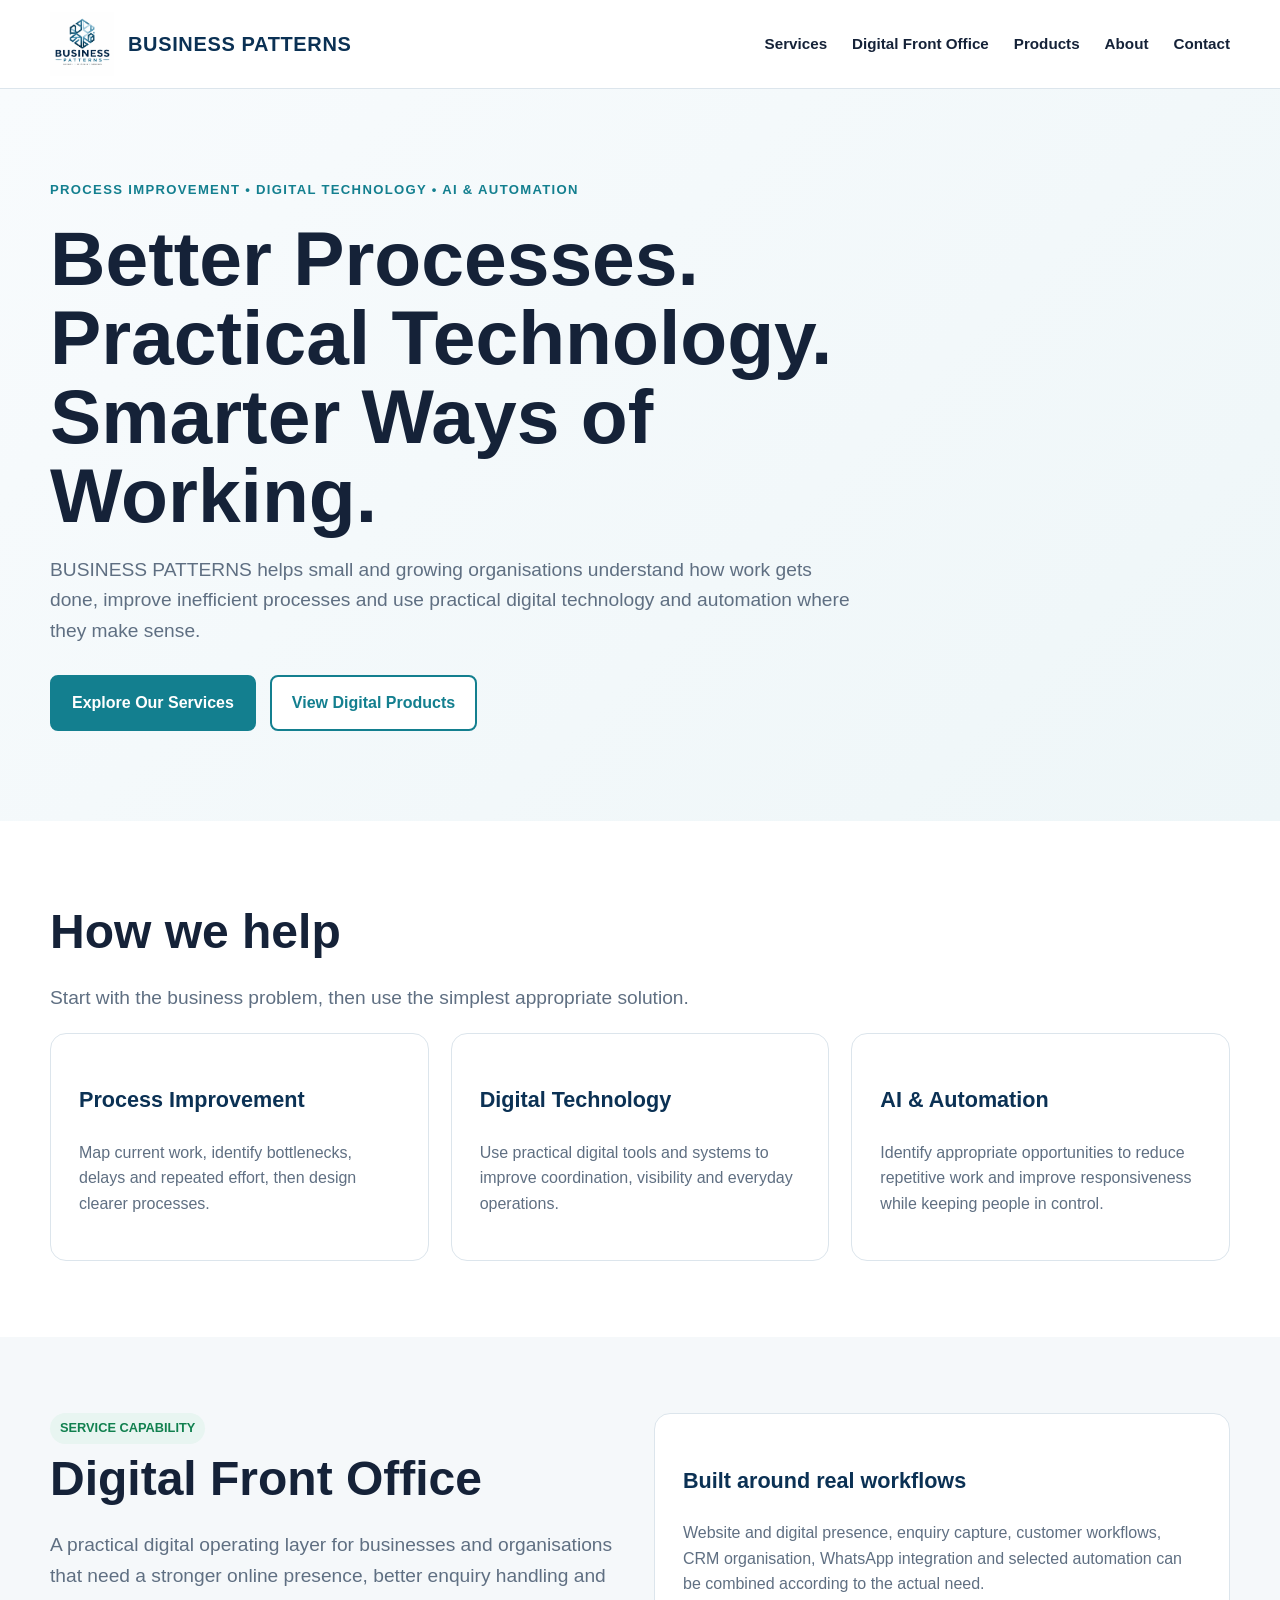
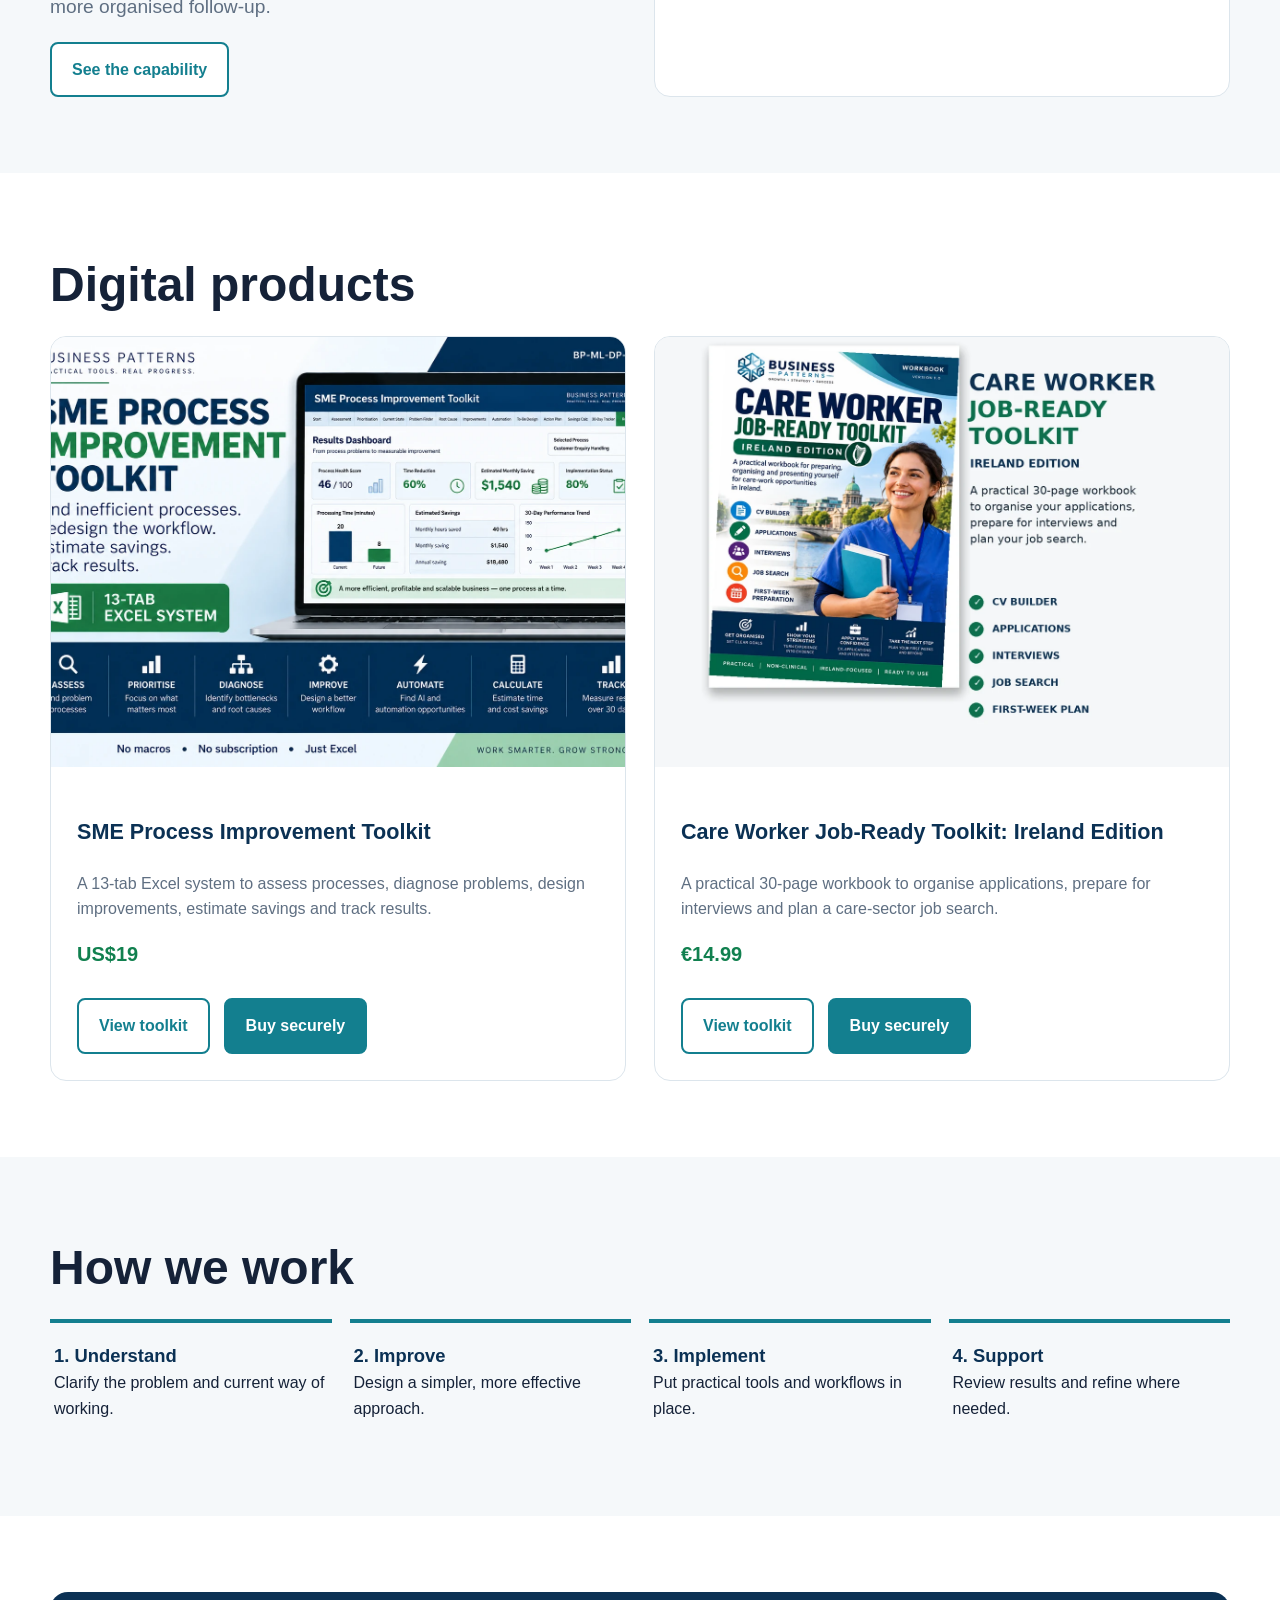
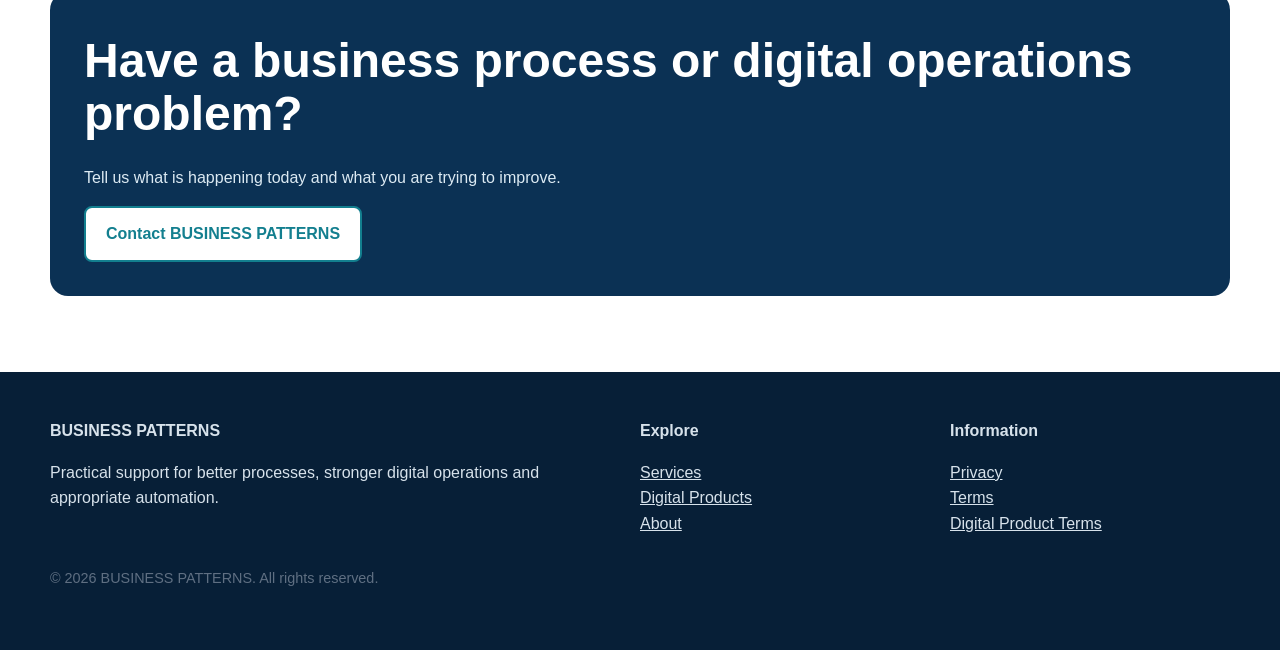
==== commit dc57ecbf: "BP-WEB-STRUCT-001: update corporate product navigation" ====
--- a/index.html
+++ b/index.html
@@ -1,32 +1,32 @@
 <!doctype html><html lang="en"><head><meta charset="utf-8"><meta name="viewport" content="width=device-width,initial-scale=1">
-<title>Home | BUSINESS PATTERNS</title><meta name="description" content="BUSINESS PATTERNS helps organisations improve processes, digital operations and appropriate automation."><link rel="stylesheet" href="assets/css/style.css"></head><body>
+<title>Home | BUSINESS PATTERNS</title><meta name="description" content="BUSINESS PATTERNS helps organisations improve processes, digital operations and appropriate automation."><link rel="stylesheet" href="/assets/css/style.css"><link rel="stylesheet" href="/assets/css/products.css"></head><body>
 <header class="site-header"><div class="container nav">
-<a class="brand" href="index.html"><img src="assets/images/business-patterns-logo.webp" alt="BUSINESS PATTERNS logo"><span>BUSINESS PATTERNS</span></a>
+<a class="brand" href="/index.html"><img src="/assets/images/business-patterns-logo.webp" alt="BUSINESS PATTERNS logo"><span>BUSINESS PATTERNS</span></a>
 <nav class="links" aria-label="Main navigation">
-<a href="services.html">Services</a><a href="digital-front-office.html">Digital Front Office</a><a href="products.html">Products</a><a href="about.html">About</a><a href="contact.html">Contact</a>
+<a href="/services.html">Services</a><a href="/digital-front-office.html">Digital Front Office</a><a href="/products/">Products</a><a href="/about.html">About</a><a href="/contact.html">Contact</a>
 </nav></div></header>
 
 <main>
 <section class="hero"><div class="container"><div class="eyebrow">Process Improvement • Digital Technology • AI & Automation</div>
 <h1>Better Processes. Practical Technology. Smarter Ways of Working.</h1>
 <p class="lead">BUSINESS PATTERNS helps small and growing organisations understand how work gets done, improve inefficient processes and use practical digital technology and automation where they make sense.</p>
-<div class="actions"><a class="btn primary" href="services.html">Explore Our Services</a><a class="btn secondary" href="products.html">View Digital Products</a></div></div></section>
+<div class="actions"><a class="btn primary" href="/services.html">Explore Our Services</a><a class="btn secondary" href="/products/">View Digital Products</a></div></div></section>
 <section class="section"><div class="container"><h2>How we help</h2><p class="lead">Start with the business problem, then use the simplest appropriate solution.</p>
 <div class="grid3"><div class="card"><h3>Process Improvement</h3><p>Map current work, identify bottlenecks, delays and repeated effort, then design clearer processes.</p></div>
 <div class="card"><h3>Digital Technology</h3><p>Use practical digital tools and systems to improve coordination, visibility and everyday operations.</p></div>
 <div class="card"><h3>AI & Automation</h3><p>Identify appropriate opportunities to reduce repetitive work and improve responsiveness while keeping people in control.</p></div></div></div></section>
-<section class="section soft"><div class="container"><div class="grid2"><div><span class="tag">SERVICE CAPABILITY</span><h2>Digital Front Office</h2><p class="lead">A practical digital operating layer for businesses and organisations that need a stronger online presence, better enquiry handling and more organised follow-up.</p><a class="btn secondary" href="digital-front-office.html">See the capability</a></div>
+<section class="section soft"><div class="container"><div class="grid2"><div><span class="tag">SERVICE CAPABILITY</span><h2>Digital Front Office</h2><p class="lead">A practical digital operating layer for businesses and organisations that need a stronger online presence, better enquiry handling and more organised follow-up.</p><a class="btn secondary" href="/digital-front-office.html">See the capability</a></div>
 <div class="card"><h3>Built around real workflows</h3><p>Website and digital presence, enquiry capture, customer workflows, CRM organisation, WhatsApp integration and selected automation can be combined according to the actual need.</p></div></div></div></section>
 <section class="section"><div class="container"><h2>Digital products</h2><div class="grid2">
-<div class="card product"><img src="assets/images/dp001-sme-process-improvement.webp" alt="SME Process Improvement Toolkit"><div class="product-body"><h3>SME Process Improvement Toolkit</h3><p>A 13-tab Excel system to assess processes, diagnose problems, design improvements, estimate savings and track results.</p><div class="price">US$19</div><div class="actions"><a class="btn primary" href="https://selar.com/6j9ouug4w0?currency=USD" target="_blank" rel="noopener">Buy on Selar</a></div></div></div>
-<div class="card product"><img src="assets/images/dp002-care-worker-toolkit.webp" alt="Care Worker Job-Ready Toolkit Ireland Edition"><div class="product-body"><h3>Care Worker Job-Ready Toolkit: Ireland Edition</h3><p>A practical 30-page workbook to organise applications, prepare for interviews and plan a care-sector job search.</p><div class="price">€14.99</div><div class="actions"><a class="btn primary" href="https://businesspatterns-ireland.lemonsqueezy.com/checkout/buy/f2ee8a1d-b69e-4ac4-b7cc-bdcdd5c4b7bd" target="_blank" rel="noopener">Buy securely</a></div></div></div>
+<div class="card product"><img src="/assets/images/dp001-sme-process-improvement.webp" alt="SME Process Improvement Toolkit"><div class="product-body"><h3>SME Process Improvement Toolkit</h3><p>A 13-tab Excel system to assess processes, diagnose problems, design improvements, estimate savings and track results.</p><div class="price">US$19</div><div class="actions"><a class="btn secondary" href="/products/sme-process-toolkit/">View toolkit</a><a class="btn primary" href="https://businesspatterns.lemonsqueezy.com/checkout/buy/33fde5ec-4a72-449d-a6c7-be7173d6d92f" target="_blank" rel="noopener">Buy securely</a></div></div></div>
+<div class="card product"><img src="/assets/images/dp002-care-worker-toolkit.webp" alt="Care Worker Job-Ready Toolkit Ireland Edition"><div class="product-body"><h3>Care Worker Job-Ready Toolkit: Ireland Edition</h3><p>A practical 30-page workbook to organise applications, prepare for interviews and plan a care-sector job search.</p><div class="price">€14.99</div><div class="actions"><a class="btn secondary" href="/products/care-job-ready-toolkit/">View toolkit</a><a class="btn primary" href="https://businesspatterns-ireland.lemonsqueezy.com/checkout/buy/f2ee8a1d-b69e-4ac4-b7cc-bdcdd5c4b7bd" target="_blank" rel="noopener">Buy securely</a></div></div></div>
 </div></div></section>
 <section class="section soft"><div class="container"><h2>How we work</h2><div class="steps"><div class="step"><b>1. Understand</b>Clarify the problem and current way of working.</div><div class="step"><b>2. Improve</b>Design a simpler, more effective approach.</div><div class="step"><b>3. Implement</b>Put practical tools and workflows in place.</div><div class="step"><b>4. Support</b>Review results and refine where needed.</div></div></div></section>
-<section class="section"><div class="container callout"><h2>Have a business process or digital operations problem?</h2><p>Tell us what is happening today and what you are trying to improve.</p><a class="btn secondary" href="contact.html">Contact BUSINESS PATTERNS</a></div></section>
+<section class="section"><div class="container callout"><h2>Have a business process or digital operations problem?</h2><p>Tell us what is happening today and what you are trying to improve.</p><a class="btn secondary" href="/contact.html">Contact BUSINESS PATTERNS</a></div></section>
 </main>
 <footer class="footer"><div class="container footer-grid">
 <div><strong>BUSINESS PATTERNS</strong><p>Practical support for better processes, stronger digital operations and appropriate automation.</p></div>
-<div><strong>Explore</strong><p><a href="services.html">Services</a><br><a href="products.html">Digital Products</a><br><a href="about.html">About</a></p></div>
-<div><strong>Information</strong><p><a href="privacy.html">Privacy</a><br><a href="terms.html">Terms</a><br><a href="digital-product-terms.html">Digital Product Terms</a></p></div>
+<div><strong>Explore</strong><p><a href="/services.html">Services</a><br><a href="/products/">Digital Products</a><br><a href="/about.html">About</a></p></div>
+<div><strong>Information</strong><p><a href="/privacy.html">Privacy</a><br><a href="/terms.html">Terms</a><br><a href="/digital-product-terms.html">Digital Product Terms</a></p></div>
 </div><div class="container"><p class="small">© 2026 BUSINESS PATTERNS. All rights reserved.</p></div></footer>
 </body></html>
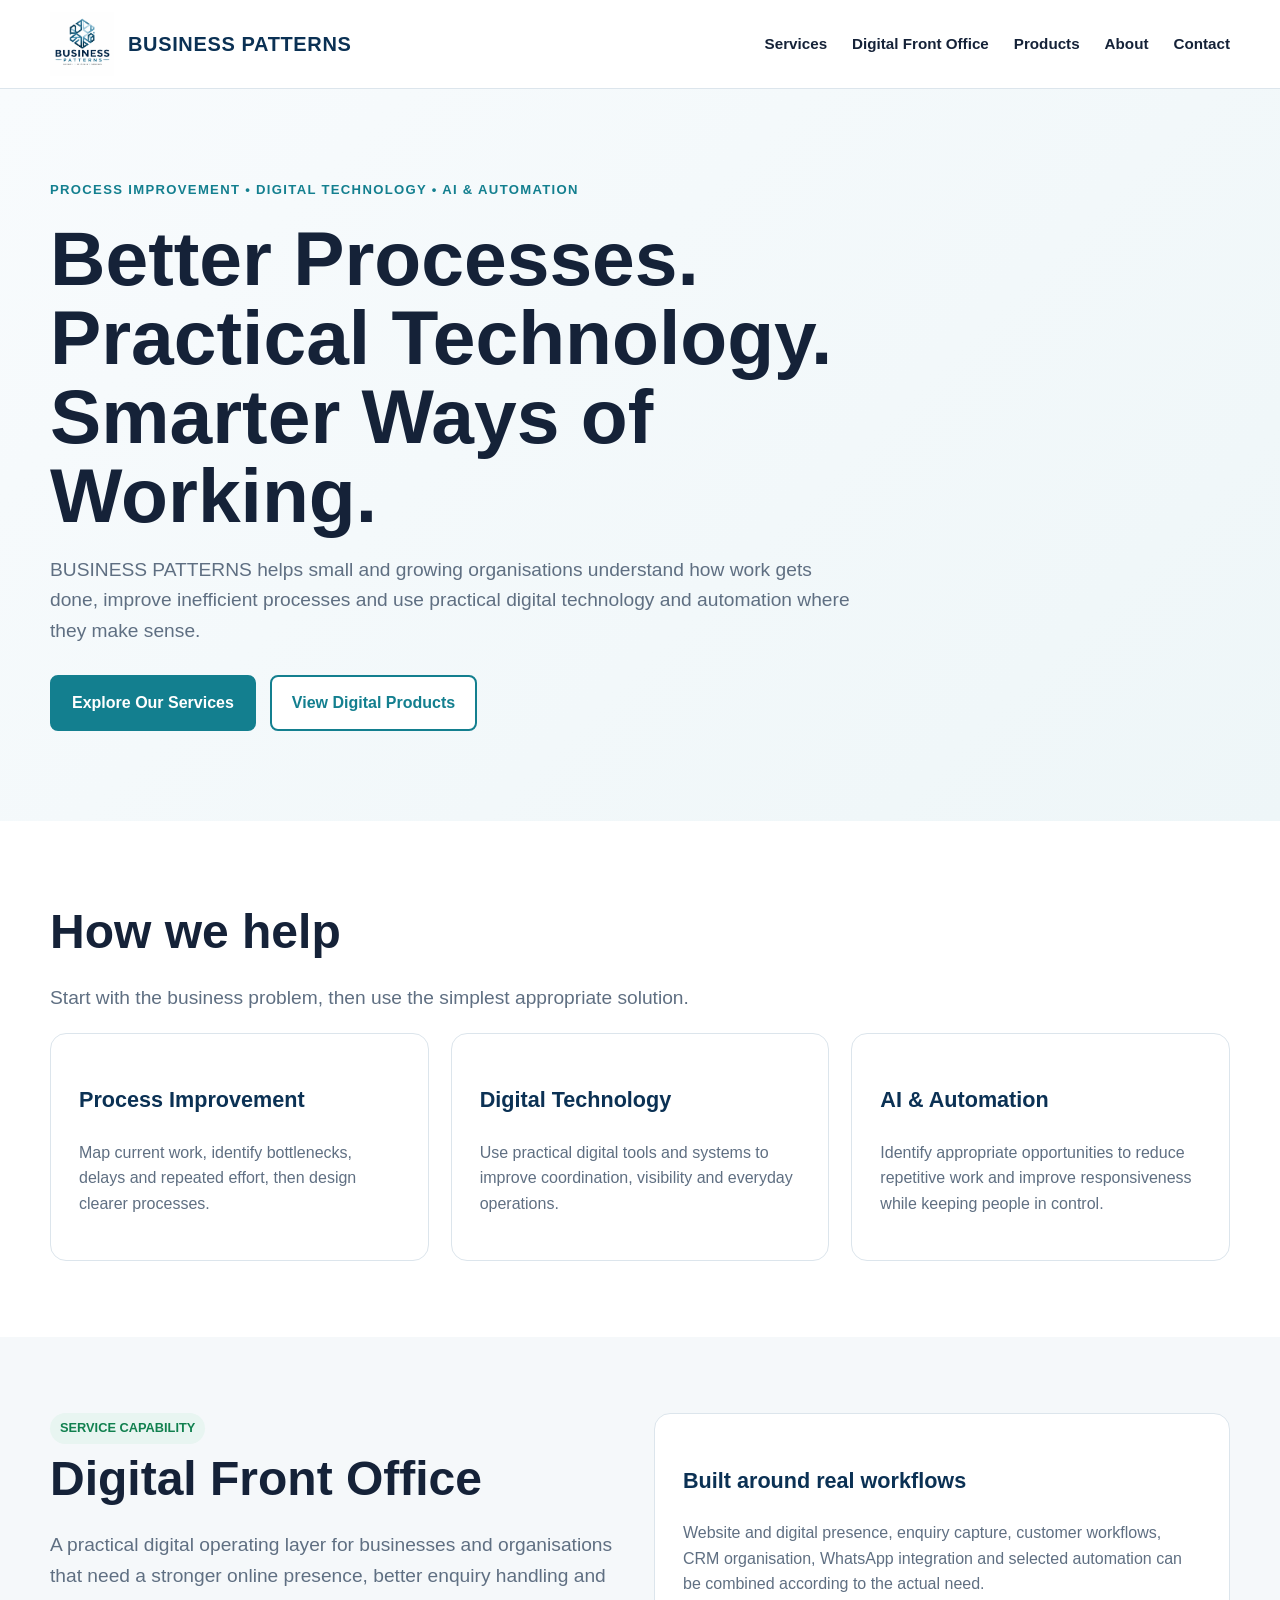
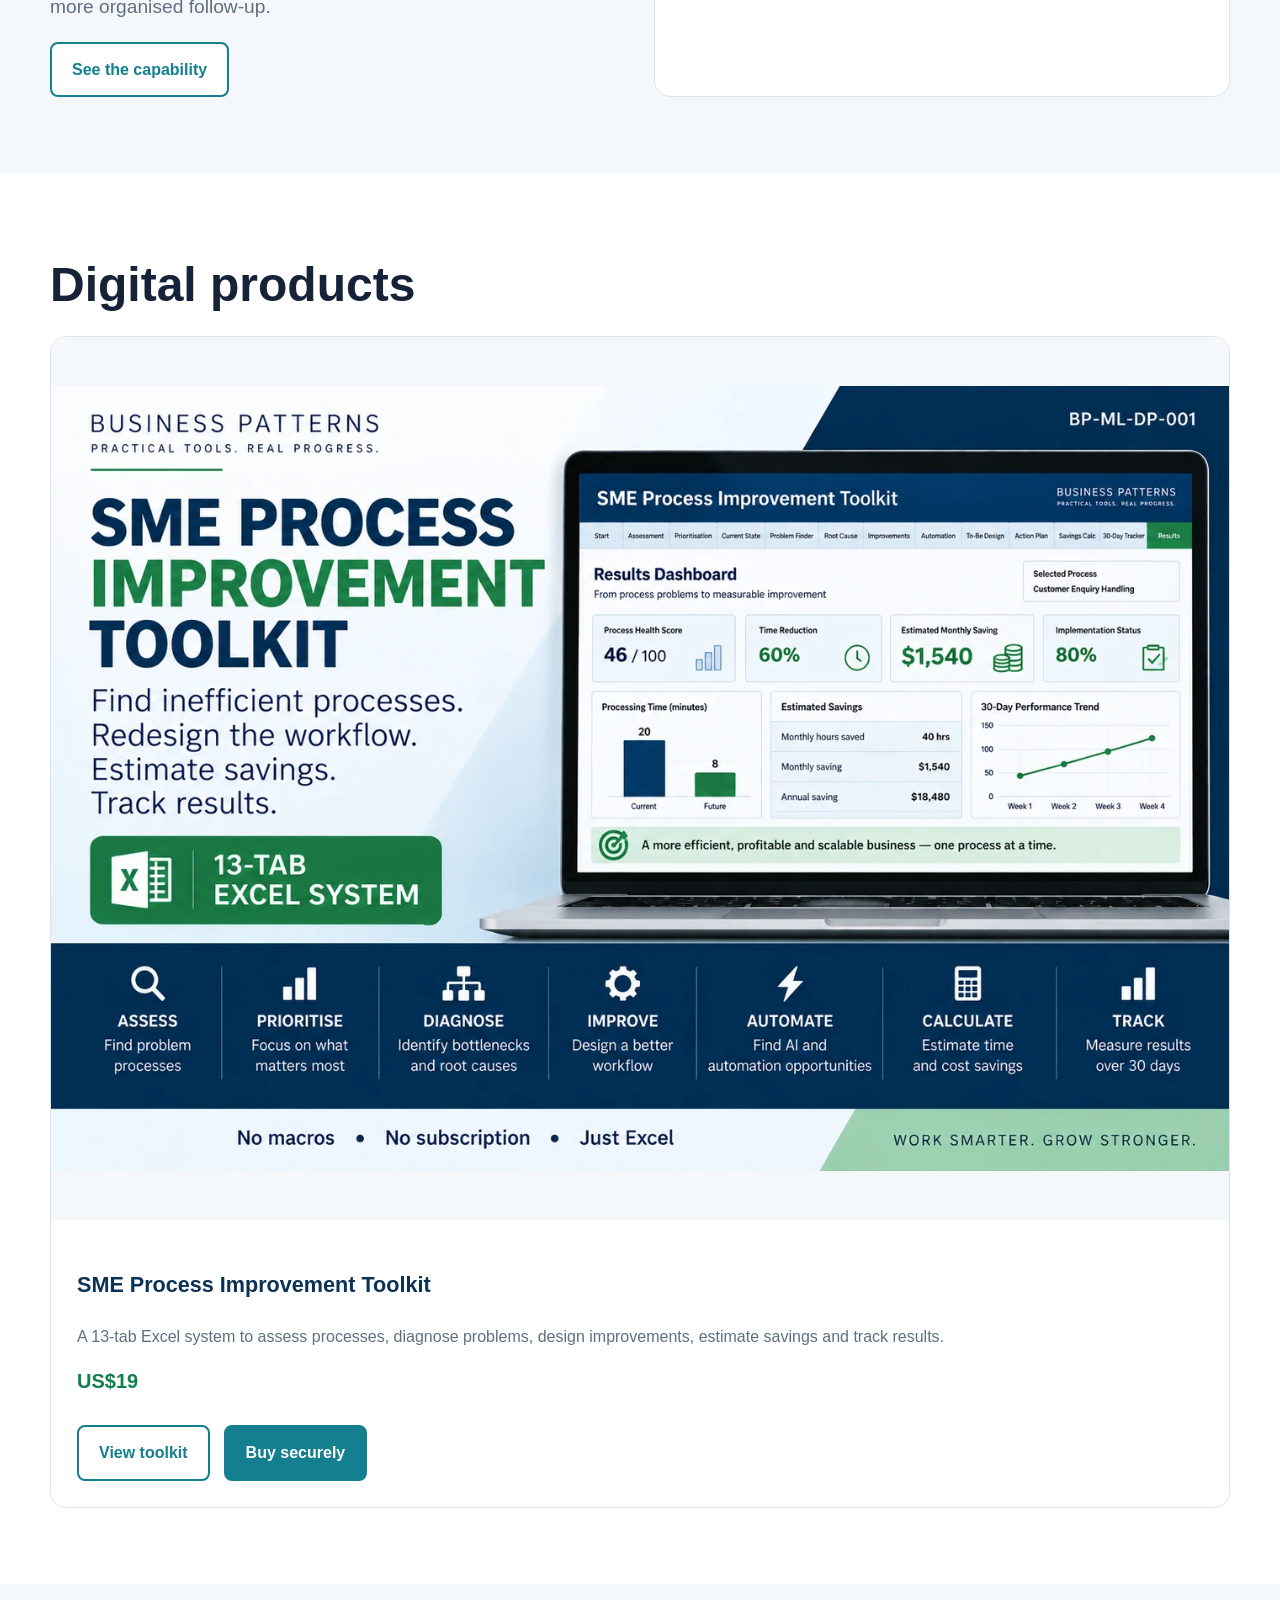
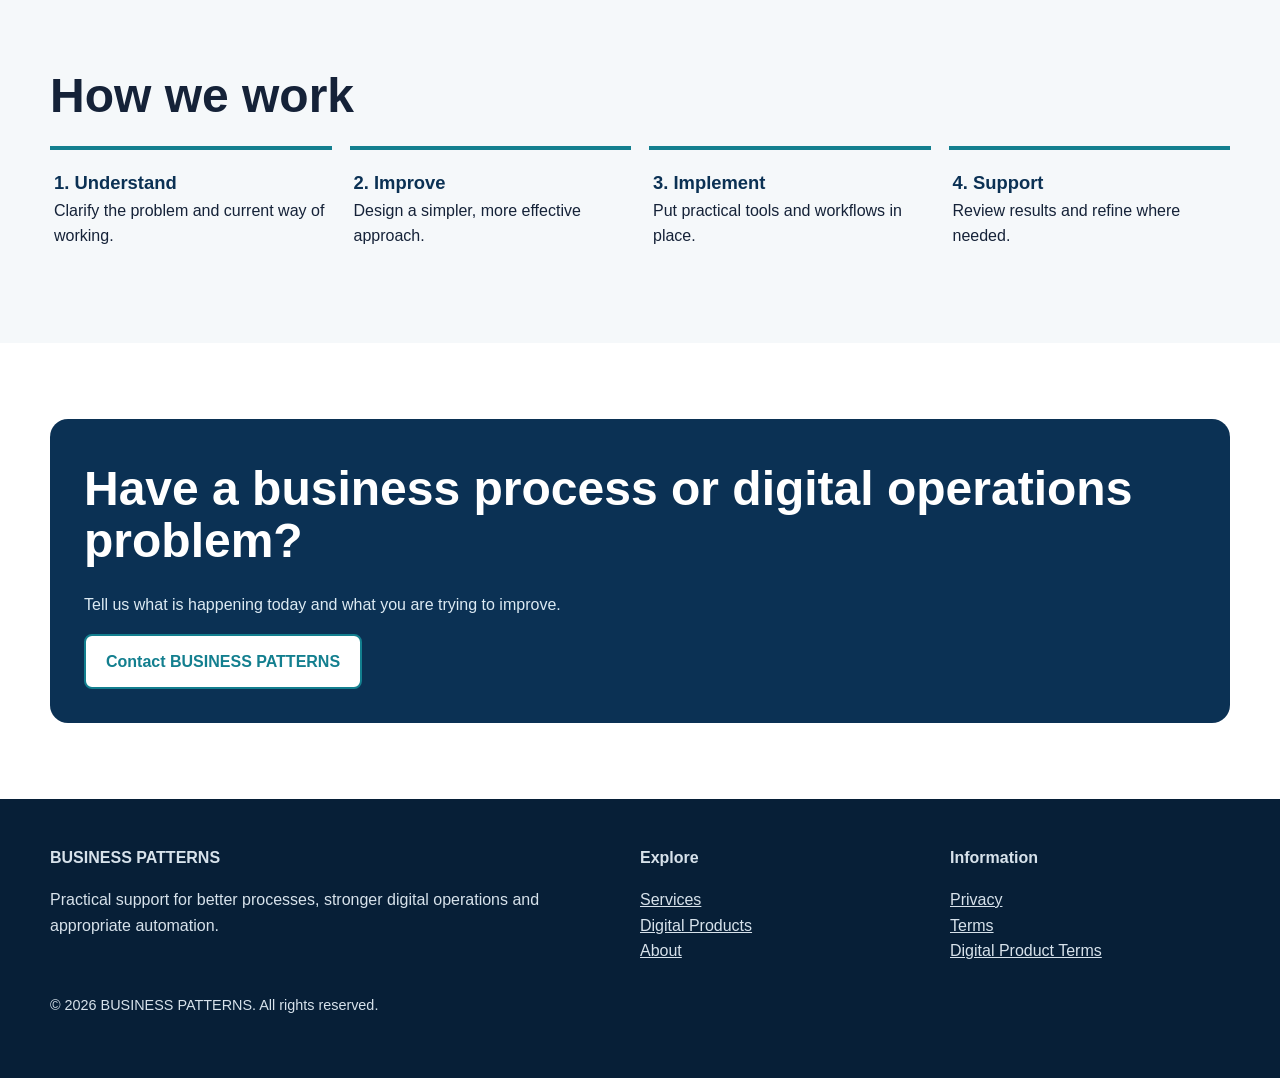
==== commit 659f49a3: "Prepare approved homepage correction" ====
--- a/index.html
+++ b/index.html
@@ -1,5 +1,5 @@
 <!doctype html><html lang="en"><head><meta charset="utf-8"><meta name="viewport" content="width=device-width,initial-scale=1">
-<title>Home | BUSINESS PATTERNS</title><meta name="description" content="BUSINESS PATTERNS helps organisations improve processes, digital operations and appropriate automation."><link rel="stylesheet" href="/assets/css/style.css"><link rel="stylesheet" href="/assets/css/products.css"></head><body>
+<title>Home | BUSINESS PATTERNS</title><meta name="description" content="BUSINESS PATTERNS helps organisations improve processes, digital operations and appropriate automation."><link rel="stylesheet" href="/assets/css/style.css"><link rel="stylesheet" href="/assets/css/products.css"></head><body class="home-page">
 <header class="site-header"><div class="container nav">
 <a class="brand" href="/index.html"><img src="/assets/images/business-patterns-logo.webp" alt="BUSINESS PATTERNS logo"><span>BUSINESS PATTERNS</span></a>
 <nav class="links" aria-label="Main navigation">
@@ -17,9 +17,9 @@
 <div class="card"><h3>AI & Automation</h3><p>Identify appropriate opportunities to reduce repetitive work and improve responsiveness while keeping people in control.</p></div></div></div></section>
 <section class="section soft"><div class="container"><div class="grid2"><div><span class="tag">SERVICE CAPABILITY</span><h2>Digital Front Office</h2><p class="lead">A practical digital operating layer for businesses and organisations that need a stronger online presence, better enquiry handling and more organised follow-up.</p><a class="btn secondary" href="/digital-front-office.html">See the capability</a></div>
 <div class="card"><h3>Built around real workflows</h3><p>Website and digital presence, enquiry capture, customer workflows, CRM organisation, WhatsApp integration and selected automation can be combined according to the actual need.</p></div></div></div></section>
-<section class="section"><div class="container"><h2>Digital products</h2><div class="grid2">
+<section class="section"><div class="container"><h2>Digital products</h2><div class="homepage-products">
 <div class="card product"><img src="/assets/images/dp001-sme-process-improvement.webp" alt="SME Process Improvement Toolkit"><div class="product-body"><h3>SME Process Improvement Toolkit</h3><p>A 13-tab Excel system to assess processes, diagnose problems, design improvements, estimate savings and track results.</p><div class="price">US$19</div><div class="actions"><a class="btn secondary" href="/products/sme-process-toolkit/">View toolkit</a><a class="btn primary" href="https://businesspatterns.lemonsqueezy.com/checkout/buy/33fde5ec-4a72-449d-a6c7-be7173d6d92f" target="_blank" rel="noopener">Buy securely</a></div></div></div>
-<div class="card product"><img src="/assets/images/dp002-care-worker-toolkit.webp" alt="Care Worker Job-Ready Toolkit Ireland Edition"><div class="product-body"><h3>Care Worker Job-Ready Toolkit: Ireland Edition</h3><p>A practical 30-page workbook to organise applications, prepare for interviews and plan a care-sector job search.</p><div class="price">€14.99</div><div class="actions"><a class="btn secondary" href="/products/care-job-ready-toolkit/">View toolkit</a><a class="btn primary" href="https://businesspatterns-ireland.lemonsqueezy.com/checkout/buy/f2ee8a1d-b69e-4ac4-b7cc-bdcdd5c4b7bd" target="_blank" rel="noopener">Buy securely</a></div></div></div>
+
 </div></div></section>
 <section class="section soft"><div class="container"><h2>How we work</h2><div class="steps"><div class="step"><b>1. Understand</b>Clarify the problem and current way of working.</div><div class="step"><b>2. Improve</b>Design a simpler, more effective approach.</div><div class="step"><b>3. Implement</b>Put practical tools and workflows in place.</div><div class="step"><b>4. Support</b>Review results and refine where needed.</div></div></div></section>
 <section class="section"><div class="container callout"><h2>Have a business process or digital operations problem?</h2><p>Tell us what is happening today and what you are trying to improve.</p><a class="btn secondary" href="/contact.html">Contact BUSINESS PATTERNS</a></div></section>
--- a/assets/css/products.css
+++ b/assets/css/products.css
@@ -0,0 +1,17 @@
+/* Product pages extend the existing corporate design. */
+.product-page .hero-grid{display:grid;grid-template-columns:1.15fr .85fr;gap:48px;align-items:center}.product-page h1{font-size:clamp(2.4rem,5vw,4rem)}.product-page .hero-text{font-size:1.2rem;color:var(--muted)}.breadcrumb{font-size:.9rem}.hero-card{background:var(--navy);color:white;border-radius:16px;padding:30px}.hero-card h2{font-size:1.7rem}.hero-card ul{padding-left:22px}.hero-card li{padding:8px 0}.section-heading{max-width:800px;margin-bottom:30px}.card-number{font-weight:bold;color:var(--teal)}.excel-box,.partner-box{padding:28px;background:var(--soft);border:1px solid var(--line);border-radius:16px}.check-list{padding-left:22px}.check-list li{margin-bottom:14px}.final-cta{background:var(--navy);color:white;text-align:center}.final-cta p{color:#dceaf3}.price-note{color:var(--muted)}.skip-link{position:absolute;left:20px;top:-100px;background:white;padding:12px;z-index:100}.skip-link:focus{top:10px}a:focus-visible{outline:3px solid var(--green);outline-offset:4px}.product-page .grid2>*{min-width:0}@media(max-width:820px){.product-page .hero-grid{grid-template-columns:1fr;gap:28px}.product-page .hero{padding:42px 0}}@media(prefers-reduced-motion:reduce){html{scroll-behavior:auto}}
+
+/* Show the complete existing product artwork, including its edges. */
+.product img{object-fit:contain;background:var(--soft)}.footer .small{color:#d7e2eb}
+
+@media(max-width:360px){.services-page h1,.services-page h2,.services-page .btn{overflow-wrap:anywhere}}
+
+/* Catalogue feature; dedicated landing pages retain their existing layout. */
+.catalogue-page .page-head{padding-bottom:36px}.featured-section{padding-top:48px}
+.featured-toolkit{display:grid;grid-template-columns:1fr 1fr;gap:48px;align-items:center}
+.featured-toolkit>*{min-width:0}.featured-artwork{padding:18px;background:var(--soft);border:1px solid var(--line);border-radius:18px}
+.featured-artwork img{display:block;width:100%;height:auto}.featured-copy h2{font-size:clamp(1.8rem,3vw,2.7rem);margin-top:18px}
+.featured-price{font-size:2.6rem;font-weight:900;color:var(--green);line-height:1.2}.featured-copy .price-note{margin:8px 0}.featured-copy .actions{margin-top:22px}
+.care-summary{display:grid;grid-template-columns:1fr auto;gap:32px;align-items:center;margin-top:28px;padding:30px;border:1px solid var(--line);border-radius:16px;background:white}
+.care-summary h3{margin:14px 0 10px}.care-summary p{max-width:740px;color:var(--muted)}.care-actions{display:flex;flex-direction:column;gap:18px;align-items:flex-start}.care-actions .btn{max-width:100%}.catalogue-note{padding:30px 0}
+@media(max-width:820px){.featured-toolkit,.care-summary{grid-template-columns:1fr;gap:28px}.featured-section{padding:32px 0 48px}.featured-artwork{padding:12px}.other-tools{padding:48px 0}.care-summary{padding:24px}.catalogue-page h1{font-size:clamp(2rem,8vw,3rem)}}
